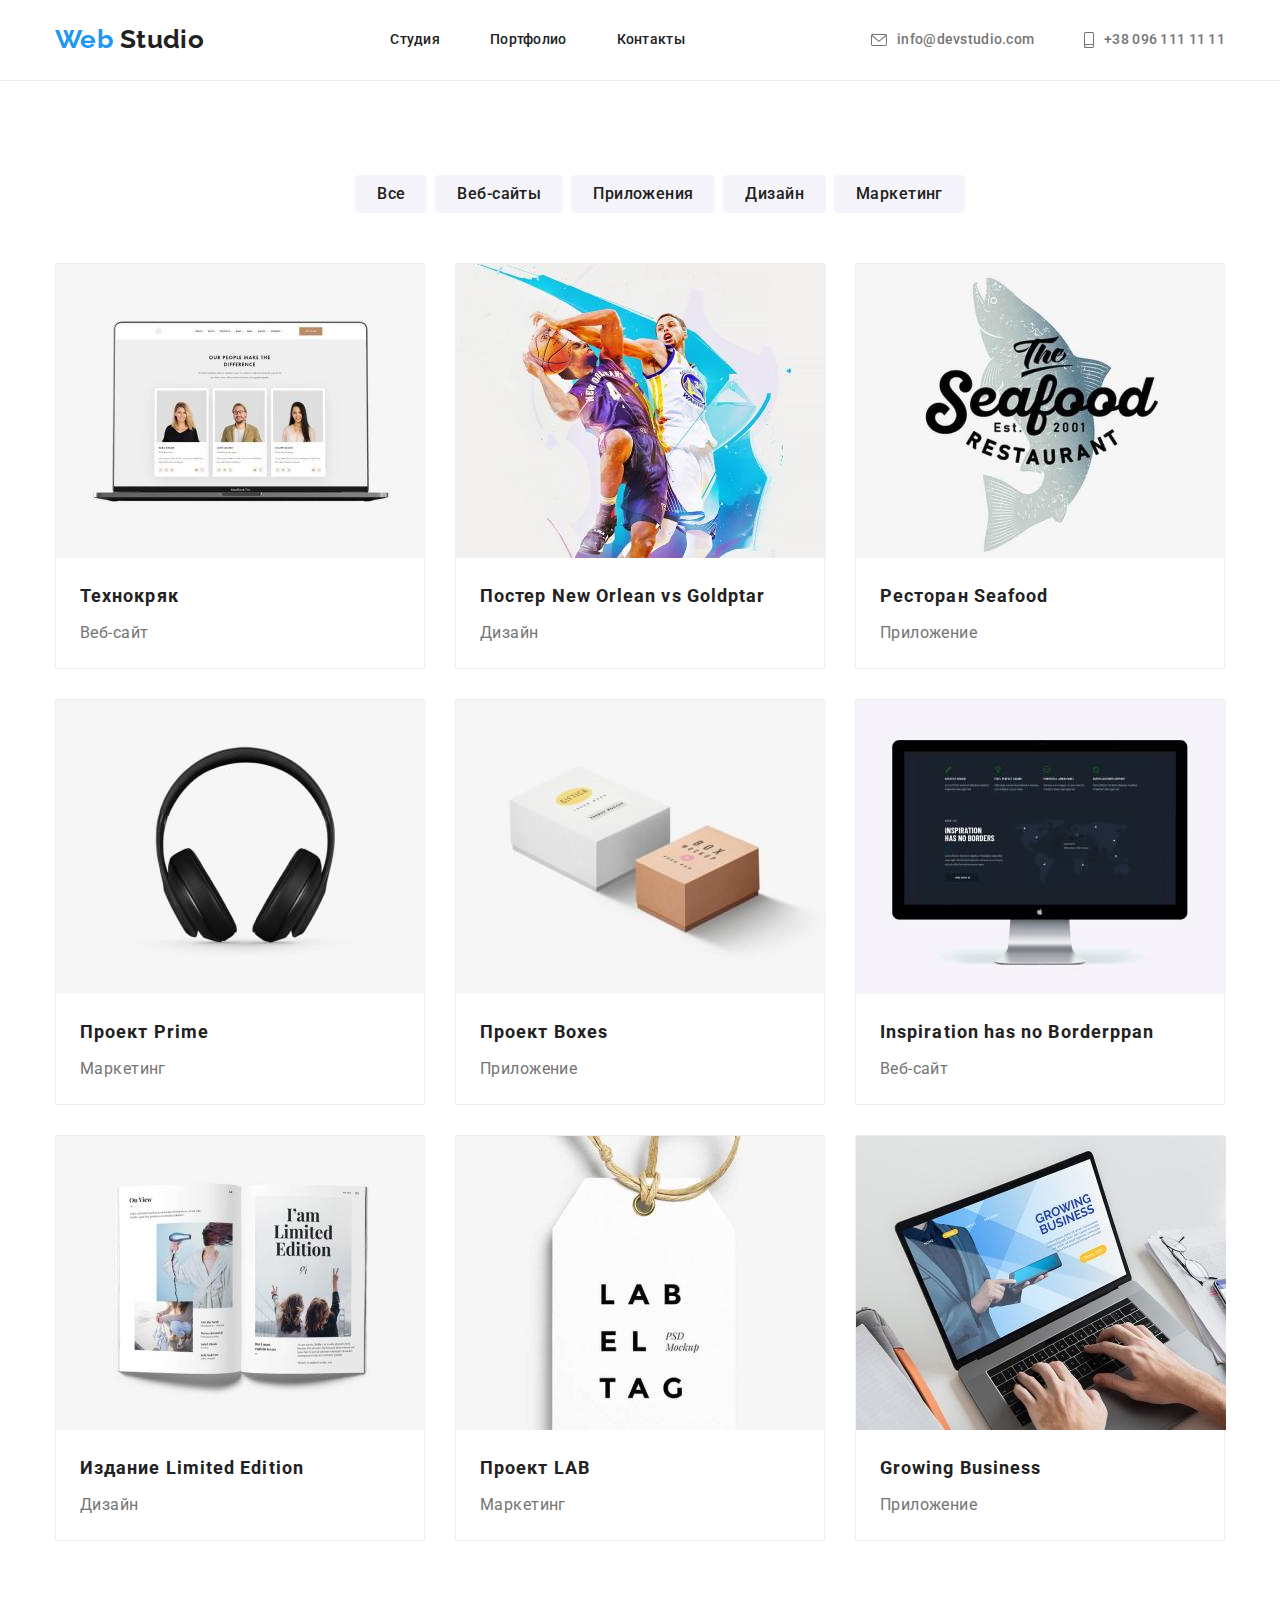
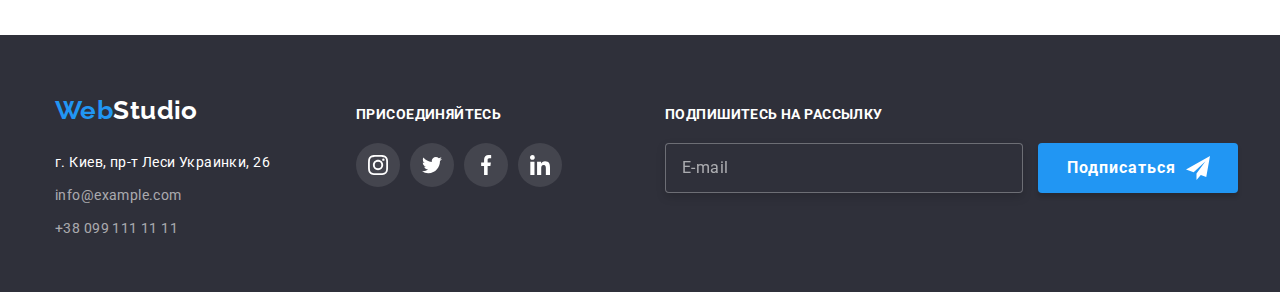
==== portfolio.html @ 59874412 "+" ====
<!DOCTYPE html>
<html lang="ru">
  <head>
    <meta charset="UTF-8" />
    <meta http-equiv="X-UA-Compatible" content="IE=edge" />
    <meta name="viewport" content="width=device-width, initial-scale=1.0" />
    <title>Portfolio</title>
    <link rel="preconnect" href="https://fonts.googleapis.com" />
    <link rel="preconnect" href="https://fonts.gstatic.com" crossorigin />
    <link
      href="https://fonts.googleapis.com/css2?family=Raleway:wght@700&family=Roboto:wght@400;500;700;900&display=swap"
      rel="stylesheet"
    />
    <link
      rel="stylesheet"
      href="https://cdnjs.cloudflare.com/ajax/libs/modern-normalize/1.1.0/modern-normalize.min.css"
    />
    <link rel="stylesheet" href="./css-style/styles.css" />
  </head>
  <body>
    <header class="headerstyle">
      <nav class="container main-nav">
        <a lang="en" href="./index.html" class="logo1"
          >Web <span class="logo2">Studio</span></a
        >
        <ul class="site-nav-group">
          <li class="item">
            <a href="./index.html" class="site-nav">Студия</a>
          </li>
          <li class="item">
            <a href="./portfolio.html" class="site-nav">Портфолио</a>
          </li>
          <li class="item">
            <a href="./index.html" class="site-nav">Контакты</a>
          </li>
        </ul>

        <ul class="site-nav-contacts">
          <li class="item">
            <a href="mailto:info@devstudio.com" class="navig"
              ><svg class="mail-icon">
                <use href="./images/icons.svg#icon-mail"></use>
              </svg>
              info@devstudio.com</a
            >
          </li>
          <li class="item">
            <a href="tel:+380961111111" class="navig"
              ><svg class="tell-icon">
                <use href="./images/icons.svg#icon-phone1"></use>
              </svg>
              +38 096 111 11 11</a
            >
          </li>
        </ul>
      </nav>
    </header>
    <main>
      <section class="section">
        <div class="container">
          <h1 class="visually-hidden">Портфолио</h1>
          <ul class="portfolio-button no-margin">
            <li class="item">
              <button type="button" class="button-portfolio">Все</button>
            </li>
            <li class="item">
              <button type="button" class="button-portfolio">Веб-сайты</button>
            </li>
            <li class="item">
              <button type="button" class="button-portfolio">Приложения</button>
            </li>
            <li class="item">
              <button type="button" class="button-portfolio">Дизайн</button>
            </li>
            <li class="item">
              <button type="button" class="button-portfolio">Маркетинг</button>
            </li>
          </ul>
          <section>
            <ul class="portfolio-picture no-margin">
              <li class="item-flex">
                <a href=""
                  ><div class="card-list">
                    <img
                      src="./images/portf_img/port1.jpg"
                      alt="ноутбук с изображением людей"
                    />
                    <p class="card-bg">
                      Технокряк это современная площадка распространения
                      коронавируса. Компании используют эту платформу для
                      цифрового шпионажа и атак на защищённые сервера
                      конкурентов.
                    </p>
                  </div>
                  <div class="item-flex-text">
                    <h2 class="text-portfolio">Технокряк</h2>
                    <p class="section-portfolio">Веб-сайт</p>
                  </div>
                </a>
              </li>
              <li class="item-flex">
                <a href=""
                  ><div class="card-list">
                    <img
                      src="./images/portf_img/port2.jpg"
                      alt="баскетболист забивающий гол"
                    />
                    <p class="card-bg">
                      Технокряк это современная площадка распространения
                      коронавируса. Компании используют эту платформу для
                      цифрового шпионажа и атак на защищённые сервера
                      конкурентов.
                    </p>
                  </div>
                  <div class="item-flex-text">
                    <h2 class="text-portfolio">
                      Постер <span lang="en">New Orlean vs Goldptar</span>
                    </h2>
                    <p class="section-portfolio">Дизайн</p>
                  </div></a
                >
              </li>
              <li class="item-flex">
                <a href=""
                  ><div class="card-list">
                    <img
                      src="./images/portf_img/port3.jpg"
                      alt="логотип магазина морепродуктов"
                    />
                    <p class="card-bg">
                      Технокряк это современная площадка распространения
                      коронавируса. Компании используют эту платформу для
                      цифрового шпионажа и атак на защищённые сервера
                      конкурентов.
                    </p>
                  </div>
                  <div class="item-flex-text">
                    <h2 class="text-portfolio">
                      Ресторан <span lang="en">Seafood</span>
                    </h2>
                    <p class="section-portfolio">Приложение</p>
                  </div></a
                >
              </li>
              <li class="item-flex">
                <a href="">
                  <div class="card-list">
                    <img src="./images/portf_img/port4.jpg" alt="наушники" />
                    <p class="card-bg">
                      Технокряк это современная площадка распространения
                      коронавируса. Компании используют эту платформу для
                      цифрового шпионажа и атак на защищённые сервера
                      конкурентов.
                    </p>
                  </div>
                  <div class="item-flex-text">
                    <h2 class="text-portfolio">
                      Проект <span lang="en">Prime</span>
                    </h2>
                    <p class="section-portfolio">Маркетинг</p>
                  </div></a
                >
              </li>
              <li class="item-flex">
                <a href=""
                  ><div class="card-list">
                    <img src="./images/portf_img/port5.jpg" alt="коробки" />
                    <p class="card-bg">
                      Технокряк это современная площадка распространения
                      коронавируса. Компании используют эту платформу для
                      цифрового шпионажа и атак на защищённые сервера
                      конкурентов.
                    </p>
                  </div>
                  <div class="item-flex-text">
                    <h2 class="text-portfolio">
                      Проект <span lang="en">Boxes</span>
                    </h2>
                    <p class="section-portfolio">Приложение</p>
                  </div></a
                >
              </li>
              <li class="item-flex">
                <a href=""
                  ><div class="card-list">
                    <img
                      src="./images/portf_img/port6.jpg"
                      alt="монитор компьютера"
                    />
                    <p class="card-bg">
                      Технокряк это современная площадка распространения
                      коронавируса. Компании используют эту платформу для
                      цифрового шпионажа и атак на защищённые сервера
                      конкурентов.
                    </p>
                  </div>
                  <div class="item-flex-text">
                    <h2 lang="en" class="text-portfolio">
                      Inspiration has no Borderppan
                    </h2>
                    <p class="section-portfolio">Веб-сайт</p>
                  </div></a
                >
              </li>
              <li class="item-flex">
                <a href=""
                  ><div class="card-list">
                    <img
                      src="./images/portf_img/port7.jpg"
                      alt="открытая книга"
                    />
                    <p class="card-bg">
                      Технокряк это современная площадка распространения
                      коронавируса. Компании используют эту платформу для
                      цифрового шпионажа и атак на защищённые сервера
                      конкурентов.
                    </p>
                  </div>
                  <div class="item-flex-text">
                    <h2 class="text-portfolio">
                      Издание <span lang="en">Limited Edition</span>
                    </h2>
                    <p class="section-portfolio">Дизайн</p>
                  </div></a
                >
              </li>
              <li class="item-flex">
                <a href=""
                  ><div class="card-list">
                    <img src="./images/portf_img/port8.jpg" alt="бирка" />
                    <p class="card-bg">
                      Технокряк это современная площадка распространения
                      коронавируса. Компании используют эту платформу для
                      цифрового шпионажа и атак на защищённые сервера
                      конкурентов.
                    </p>
                  </div>
                  <div class="item-flex-text">
                    <h2 class="text-portfolio">
                      Проект <span lang="en">LAB</span>
                    </h2>
                    <p class="section-portfolio">Маркетинг</p>
                  </div>
                </a>
              </li>
              <li class="item-flex">
                <a href=""
                  ><div class="card-list">
                    <img
                      src="./images/portf_img/port9.jpg"
                      alt="работа за ноутбуком"
                    />
                    <p class="card-bg">
                      Технокряк это современная площадка распространения
                      коронавируса. Компании используют эту платформу для
                      цифрового шпионажа и атак на защищённые сервера
                      конкурентов.
                    </p>
                  </div>
                  <div class="item-flex-text">
                    <h2 lang="en" class="text-portfolio">Growing Business</h2>
                    <p class="section-portfolio">Приложение</p>
                  </div>
                </a>
              </li>
            </ul>
          </section>
        </div>
      </section>
    </main>
    <footer class="footer-style">
      <div class="container footer-type">
        <div class="section-footer">
          <a lang="en" href="./index.html" class="logo-footer"
            >Web<span class="logo2-footer">Studio</span></a
          >
          <address class="address">
            <ul class="no-padding-margin-footer">
              <li class="item">
                <a
                  href="https://goo.gl/maps/JHi3sMc7yfitEbeEA"
                  class="navig-footer-adress"
                  >г. Киев, пр-т Леси Украинки, 26</a
                >
              </li>
              <li class="item">
                <a href="mailto:info@example.com" class="navig-footer"
                  >info@example.com</a
                >
              </li>
              <li class="item">
                <a href="tel:+380991111111" class="navig-footer"
                  >+38 099 111 11 11</a
                >
              </li>
            </ul>
          </address>
        </div>
        <div>
          <h2 class="social-text-footer">ПРИСОЕДИНЯЙТЕСЬ</h2>
          <ul class="social-footer-main">
            <li class="type-icon-footer">
              <a href="" class="social-footer-link"
                ><svg class="social-footer" width="20" height="20">
                  <use href="./images/icons.svg#icon-instagram"></use></svg
              ></a>
            </li>
            <li class="type-icon-footer">
              <a href="" class="social-footer-link"
                ><svg class="social-footer" width="20" height="20">
                  <use href="./images/icons.svg#icon-twitter"></use></svg
              ></a>
            </li>
            <li class="type-icon-footer">
              <a href="" class="social-footer-link"
                ><svg class="social-footer" width="20" height="20">
                  <use href="./images/icons.svg#icon-facebook"></use></svg
              ></a>
            </li>
            <li class="type-icon-footer">
              <a href="" class="social-footer-link"
                ><svg class="social-footer" width="20" height="20">
                  <use href="./images/icons.svg#icon-linkedin"></use></svg
              ></a>
            </li>
          </ul>
        </div>
        <div class="send-container">
          <span class="social-text-footer">Подпишитесь на рассылку</span>
          <form class="send-block">
            <label>
              <input
                type="email"
                name="footer-email"
                placeholder="E-mail"
                class="send-footer"
              />
            </label>
            <button type="submit" class="button-send">
              Подписаться<svg class="icon-send" width="24" height="24">
                <use href="./images/icons.svg#icon-icon-send"></use>
              </svg>
            </button>
          </form>
        </div>
      </div>
    </footer>
  </body>
</html>
---- css-style/styles.css ----
:root {
  --primary-text-color: #212121;
  --hero-hover: #212121;
  --primary-background-color: #ffffff;
  --text-hero-footer: #ffffff;
  --footer-background-color: #2f303a;
  --link: #2196f3;
  --style-footer-logo: #2196f3;
  --navig-footer: rgba(255, 255, 255, 0.6);
  --button-portfolio: #f5f4fa;
  --command-background: #f5f4fa;
  --section-comand-portfolio-navig-text: #757575;
  --time-animation: 250ms;
  --cibic-animation: cubic-bezier(0.4, 0, 0.2, 1);
}
.visually-hidden {
  position: absolute;
  white-space: nowrap;
  width: 1px;
  height: 1px;
  overflow: hidden;
  border: 0;
  padding: 0;
  clip: rect(0 0 0 0);
  clip-path: inset(50%);
  margin: -1px;
}

h1,
h2,
h3,
h4,
h5,
p {
  margin-top: 0;
  margin-bottom: 0;
}
.no-padding {
  padding-top: 0;
  padding-bottom: 0;
}
.no-margin {
  margin-top: 0;
  margin-bottom: 0;
}

.btn-box {
  display: inline-block;
  margin-left: auto;
  margin-right: auto;
}

ul {
  list-style: none;
}
a {
  text-decoration: none;
}

body {
  background-color: var(--primary-background-color);
  color: var(--primary-text-color);
  font-family: "Roboto", sans-serif;
  font-size: 14px;
  line-height: 1.19;
  letter-spacing: 0.03em;
}

/*стилизация логотипа*/

.logo1 {
  display: inline-block;
  margin-top: 24px;
  margin-bottom: 25px;
  margin-right: auto;
  margin-left: 15px;
  color: var(--style-footer-logo);
  font-family: "Raleway", sans-serif;
  font-weight: 700;
  font-size: 26px;
  text-decoration: none;
}

.logo2 {
  color: var(--primary-text-color);
  font-family: "Raleway", sans-serif;
  font-weight: 700;
  font-size: 26px;
}

/*header навигация*/
.site-nav-group {
  display: flex;
  margin-left: 93px;
  margin-right: auto;
  padding: 0;
  margin-top: 0;
  margin-bottom: 0;
}
.site-nav-contacts {
  display: flex;
  margin-right: 15px;
  margin-left: auto;
  padding-left: 0;
  margin-top: 0;
  margin-bottom: 0;
}
.site-nav-contacts .navig {
  display: flex;
  align-items: center;
}
.site-nav-contacts .item + .item {
  margin-left: 50px;
}
.main-nav {
  display: flex;
  align-items: center;
}
.headerstyle {
  border-bottom: 1px solid #ececec;
}

.navig {
  font-weight: 500;
  line-height: 1.14;
  letter-spacing: 0.02em;
  padding-top: 32px;
  padding-bottom: 32px;
  transition-property: color;
  transition-duration: var(--time-animation);
  transition-timing-function: var(--cibic-animation);
}

.site-nav-group .site-nav {
  display: block;
  position: relative;
  margin: 0;
  color: var(--primary-text-color);
  font-weight: 500;
  line-height: 1.14;
  letter-spacing: 0.02em;
  padding-top: 32px;
  padding-bottom: 32px;
  transition-property: color;
  transition-duration: var(--time-animation);
  transition-timing-function: var(--cibic-animation);
}
.site-nav-group .site-nav::after {
  content: "";
  position: absolute;
  display: block;
  width: 100%;
  height: 5px;
  background-color: var(--link);
  bottom: 0;
  border-radius: 2px;
  transform: scalex(0);
  transition-property: transform;
  transition-duration: var(--time-animation);
  transition-timing-function: var(--cibic-animation);
}

.site-nav-group .site-nav:focus::after,
.site-nav-group .site-nav:hover::after,
.site-nav-group .site-nav:active::after {
  display: block;
  transform: scalex(1);
}

.site-nav-group .item + .item {
  margin-left: 50px;
}

.site-nav:hover,
.site-nav:focus,
.navig:hover,
.navig:focus {
  color: var(--link);
}
.mail-icon {
  width: 16px;
  height: 12px;
  fill: currentColor;
  margin-right: 10px;
  transition-property: fill;
  transition-duration: var(--time-animation);
  transition-timing-function: var(--cibic-animation);
}
.tell-icon {
  width: 10px;
  height: 16px;
  fill: currentColor;
  margin-right: 10px;
}
.mail-icon:hover,
.mail-icon:focus {
  fill: var(--link);
}

.navig {
  color: var(--section-comand-portfolio-navig-text);
}

/*Герой раздел*/
.section-hero {
  text-align: center;
  background-color: var(--footer-background-color);
}
.section-hero-bg {
  max-width: 1600px;
  height: 600px;
  margin-left: auto;
  margin-right: auto;
  background-image: linear-gradient(
      to right,
      rgba(47, 48, 58, 0.4),
      rgba(47, 48, 58, 0.4)
    ),
    url(../images/bg.jpg);
  background-repeat: no-repeat;
  background-position: center;
  background-size: cover;
}

.section-hero-text {
  color: var(--text-hero-footer);
  padding-top: 200px;
  padding-bottom: 30px;
  font-weight: 900;
  font-size: 44px;
  line-height: 1.36;
  letter-spacing: 0.06em;
  text-transform: uppercase;
}
.button-hero {
  display: inline-block;
  font-family: inherit;
  text-align: center;
  color: var(--text-hero-footer);
  background-color: var(--link);
  width: 200px;
  height: 50px;
  font-weight: 700;
  font-size: 16px;
  line-height: 1.88;
  align-items: center;
  letter-spacing: 0.06em;
  cursor: pointer;
  border: none;
  box-shadow: 0px 4px 4px rgba(0, 0, 0, 0.15);
  border-radius: 4px;
  transition-property: color;
  transition-duration: var(--time-animation);
  transition-timing-function: var(--cibic-animation);
}

.button-hero:hover {
  color: var(--hero-hover);
}

/*Рекомендации для бизнеса*/

.section-text {
  padding-bottom: 10px;
  font-weight: 700;
  line-height: 1.14;
  text-transform: uppercase;
}
.section-first {
  display: flex;
  justify-content: space-between;
  margin-left: 15px;
  margin-right: 15px;
  padding-left: 0;
}
.section-first .item {
  width: 270px;
}
.section {
  padding-top: 94px;
  padding-bottom: 94px;
}

.section,
.section-comand,
.comand-name,
.comand-name,
.button-portfolio,
.text-portfolio {
  color: var(--primary-text-color);
}
.button-portfolio:hover {
  color: var(--text-hero-footer);
}
.section-title {
  color: var(--section-comand-portfolio-navig-text);
  line-height: 1.71;
}

/*Чем занимаемся+команда*/
.command {
  background-color: var(--command-background);
}
.section-comand {
  font-weight: 700;
  font-size: 36px;
  line-height: 1.16;
  text-align: center;
  margin-bottom: 50px;
}
.list-comand .item {
  width: 270px;
  height: 428px;
  background-color: var(--primary-background-color);
  box-shadow: 0px 1px 3px rgba(0, 0, 0, 0.12), 0px 1px 1px rgba(0, 0, 0, 0.14),
    0px 2px 1px rgba(0, 0, 0, 0.2);
  border-radius: 0px 0px 4px 4px;
}
.list-comand {
  display: flex;
  padding: 0;
  margin-left: 15px;
  margin-right: 15px;
}
.list-section-second {
  margin-left: 15px;
  margin-right: 15px;
}
.list-comand .item + .item {
  margin-left: 30px;
}
.section-second {
  margin-top: 94px;
}

.section-second .no-margin {
  display: flex;
}

.section-second .no-margin .item + .item {
  margin-left: 30px;
}
.section-second > .no-margin {
  padding-left: 0;
}
.comand-name {
  margin-top: 30px;
  margin-bottom: 10px;
  font-weight: 500;
  font-size: 16px;
  text-align: center;
}
.comand-prof {
  margin-bottom: 16px;
  font-weight: 500;
  font-size: 16px;
  text-align: center;
}
.comand-prof,
.section-portfolio {
  color: var(--section-comand-portfolio-navig-text);
}

.footer-style {
  background-color: var(--footer-background-color);
}
.logo-footer {
  display: inline-block;
  margin-top: 60px;
  margin-bottom: 25px;
  margin-right: auto;
  margin-left: 15px;
  color: var(--style-footer-logo);
  font-family: "Raleway", sans-serif;
  font-weight: 700;
  font-size: 26px;
  text-decoration: none;
}
.navig-footer,
.navig-footer-adress {
  line-height: 1.71;
  transition-property: color;
  transition-duration: var(--time-animation);
  transition-timing-function: var(--cibic-animation);
}
.navig-footer {
  color: var(--navig-footer);
}
.navig-footer-adress {
  color: var(--text-hero-footer);
}
.navig-footer-adress:hover,
.navig-footer:hover {
  color: var(--link);
}

.button-portfolio {
  display: inline-block;
  background-color: var(--button-portfolio);
  font-weight: 500;
  font-size: 16px;
  line-height: 1.6;
  text-align: center;
  letter-spacing: inherit;
  font-family: "Roboto", sans-serif;
  border-radius: 4px;
  border: none;
  cursor: pointer;
  padding: 6px 22px 6px 22px;
  transition-property: background-color, box-shadow, color;
  transition-duration: var(--time-animation);
  transition-timing-function: var(--cibic-animation);
}

.button-portfolio:hover,
.button-portfolio:focus {
  background-color: var(--link);
  box-shadow: 0px 4px 4px rgba(0, 0, 0, 0.25);
  color: var(--primary-background-color);
  color: var(--primary-background-color);
}

.text-portfolio {
  font-weight: 700;
  font-size: 18px;
  line-height: 2;
  letter-spacing: 0.06em;
  margin-bottom: 4px;
}
.section-portfolio {
  font-size: 16px;
  line-height: 1.88;
}

.address {
  display: block;
  width: 231px;
  height: 81px;
  font-style: normal;
  margin-right: auto;
  margin-left: 15px;
}
.address .item + .item {
  padding-top: 9px;
}

.logo2-footer {
  color: var(--text-hero-footer);
}
.no-padding-margin-footer {
  margin: 0;
  padding: 0;
}
.section-footer {
  padding-bottom: 60px;
  padding-right: 70px;
  margin: 0;
}

.footer-style .logo1 {
  margin-right: auto;
  margin-bottom: 20px;
  font-family: Raleway;
  font-style: normal;
  font-weight: bold;
  font-size: 26px;
  color: var(--style-footer-logo);
}

.container {
  margin-left: auto;
  margin-right: auto;
  width: 1200px;
}

.portfolio-picture {
  display: flex;
  flex-wrap: wrap;
  text-align: left;
  padding-left: 15px;
  padding-right: 15px;
}
.portfolio-picture .item-flex {
  position: relative;
  width: calc((100% - 60px) / 3);
  margin-right: 30px;
  margin-bottom: 30px;

  display: block;
  border: 1px solid #eeeeee;
  transition-property: box-shadow;
  transition-duration: var(--time-animation);
  transition-timing-function: var(--cibic-animation);
}
.card-list {
  display: block;
  position: relative;
  width: 370px;
  height: 294px;
  overflow: hidden;
}
.card-bg {
  display: block;
  position: absolute;
  font-weight: 400;
  font-size: 18px;
  line-height: 1.56;
  color: var(--primary-background-color);
  top: 0;
  left: 0;
  right: 0;
  width: 370px;
  height: 294px;
  padding: 63px 24px 63px 24px;
  background-color: rgba(33, 150, 243, 0.9);
  transform: translateY(100%);
  transition-property: transform;
  transition-duration: var(--time-animation);
  transition-timing-function: var(--cibic-animation);
}

.portfolio-picture .item-flex:hover {
  box-shadow: 0px 4px 4px rgba(0, 0, 0, 0.25);
}
.portfolio-picture .item-flex:focus .card-bg,
.portfolio-picture .item-flex:hover .card-bg {
  transform: translateY(0);
}
.item-flex-text {
  display: block;
  padding-left: 24px;
  padding-top: 20px;
  padding-bottom: 20px;
  padding-right: 24px;
  text-align: left;
}
.portfolio-picture .item-flex:nth-child(3n) {
  margin-right: 0;
}
.portfolio-picture .item-flex:nth-last-child(-n + 3) {
  margin-bottom: 0;
}

.portfolio-button {
  display: flex;
  justify-content: center;
  padding-bottom: 50px;
}
.portfolio-button .item + .item {
  margin-left: 8px;
}

.icon-list {
  display: block;
  width: 70px;
  height: 70px;
  fill: var(--primary-text-color);
  margin-left: auto;
  margin-right: auto;
}
.list-section-first {
  display: block;
  width: 270px;
  background-color: var(--command-background);
  padding-top: 25px;
  padding-bottom: 25px;
  margin-bottom: 30px;
  border-radius: 4px;
}

/*----стилизация соц сетей----------------*/
.social {
  display: flex;
  padding-left: 0;
  margin-left: 32px;
  margin-right: 32px;
  margin-bottom: 30px;
  justify-content: space-between;
  align-items: center;
}
.social-list {
  display: flex;
  justify-content: space-between;
  align-items: center;
}
.social-link {
  display: flex;
  height: 100%;
  width: 100%;
  border-radius: 50%;
  justify-content: center;
  align-items: center;
  transition-property: background-color;
  transition-duration: var(--time-animation);
  transition-timing-function: var(--cibic-animation);
}
.social-icon {
  fill: var(--section-comand-portfolio-navig-text);
  transition-property: fill;
  transition-duration: var(--time-animation);
  transition-timing-function: var(--cibic-animation);
}

.social-box {
  height: 44px;
  width: 44px;
}
.social-box:not(last-child) {
  margin-right: 10px;
}
.social-link:hover,
.social-link:focus {
  background-color: var(--link);
}
.social-link:hover .social-icon,
.social-link:focus .social-icon {
  fill: var(--primary-background-color);
}

/*----стилизация логотипов компаний----------------*/
.company {
  display: flex;
  justify-content: space-between;
  padding-left: 0;
  margin-left: 15px;
  margin-right: 15px;
}

.company-icon-img {
  fill: #afb1b8;
  width: 172px;
  height: 92px;
  border: 1px solid #afb1b8;
  border-radius: 4px;
  padding: 16px 32px 16px 32px;
  transition-property: border-color, fill;
  transition-duration: var(--time-animation);
  transition-timing-function: var(--cibic-animation);
}
.company-icon {
  display: flex;
  align-items: center;
  justify-content: space-evenly;
}

.company-icon-img:hover,
.company-icon-img:focus {
  fill: var(--link);
  border-color: var(--link);
}
/*---------стилизация соц сети футер------------ */
.social-text-footer {
  display: inline-block;
  font-weight: bold;
  font-size: 14px;
  margin-top: 72px;
  line-height: 1.14;
  text-transform: uppercase;
  color: var(--primary-background-color);
}

.footer-type {
  display: flex;
}
.social-footer {
  fill: var(--primary-background-color);
}
.type-icon-footer {
  height: 44px;
  width: 44px;
  background-color: rgba(255, 255, 255, 0.1);
  border-radius: 50%;
}
.social-footer-link:hover,
.social-footer-link:focus {
  background-color: var(--link);
}

.social-footer-main {
  display: flex;
  padding-left: 0;
  margin-left: 0;
  margin-right: auto;
  margin-top: 20px;
  margin-bottom: 100px;
  justify-content: space-between;
  align-items: center;
}
.social-footer-link {
  display: flex;
  height: 100%;
  width: 100%;
  justify-content: center;
  align-items: center;
  border-radius: 50%;
  transition-property: background-color;
  transition-duration: 250ms;
  transition-timing-function: var(--cibic-animation);
}
.type-icon-footer:not(last-child) {
  margin-right: 10px;
}
.second-background {
  display: flex;
  justify-content: center;
  align-items: center;
  position: absolute;
  width: 100%;
  height: 70px;
  background-color: rgba(47, 48, 58, 0.8);
  bottom: 0px;
  right: 0;
  margin: 0;
  font-weight: 700;
  line-height: 1.14;
  text-transform: uppercase;
  color: var(--primary-background-color);
}
.list-section-second .item {
  position: relative;
  width: 370px;
  height: 294px;
}
.modalka-bg {
  position: fixed;
  top: 0;
  left: 0;
  width: 100%;
  height: 100%;
  background-color: rgba(0, 0, 0, 0.2);
  opacity: 1;
  transition-property: opacity;
  transition-duration: 250ms;
  transition-timing-function: var(--cibic-animation);
  z-index: 1;
}
.modalka-bg.is-hidden {
  opacity: 0;
  pointer-events: none;
}
.modalka-bg.is-hidden .modalka {
  transform: scale(0.9) translate(-50%, -50%);
}
.modalka {
  position: absolute;
  left: 50%;
  top: 50%;
  transform: scale(0.9) translate(-50%, -50%);
  width: 528px;
  height: 581px;
  background-color: var(--primary-background-color);
  box-shadow: 0px 1px 3px rgba(0, 0, 0, 0.12), 0px 1px 1px rgba(0, 0, 0, 0.14),
    0px 2px 1px rgba(0, 0, 0, 0.2);
  border-radius: 4px;
  z-index: 2;
}
.icon-close {
  display: flex;
  align-items: center;
  justify-content: center;
  fill: var(--primary-text-color);
}
.icon-close:hover,
.icon-close:focus {
  fill: var(--link);
}
.close-area {
  display: flex;
  justify-content: center;
  align-items: center;
  width: 30px;
  height: 30px;
  border: 1px solid rgba(0, 0, 0, 0.1);
  border-radius: 50%;
  margin-top: 8px;
  margin-right: 8px;
  margin-left: auto;
  margin-bottom: auto;
}
.modalka-text {
  display: block;
  padding-bottom: 12px;
  font-weight: bold;
  font-size: 20px;
  line-height: 1.15;
  text-align: center;
}
.modal-input {
  width: 100%;
  height: 40px;
  padding-left: 42px;
  border: 1px solid rgba(33, 33, 33, 0.2);
  border-radius: 4px;
  transition-property: border-color;
  transition-duration: var(--time-animation);
  transition-timing-function: var(--cibic-animation);
}
.icon-modal {
  position: absolute;
  left: 12px;
  top: 29px;
  fill: var(--primary-text-color);
  transition-property: fill;
  transition-duration: var(--time-animation);
  transition-timing-function: var(--cibic-animation);
}
.area-modalka {
  display: block;
  padding: 0px 40px 40px 40px;
}
.form-field {
  position: relative;
  display: block;
  padding-bottom: 10px;
  transition-property: border-color;
}
.form-comment {
  display: block;
  padding: 12px 16px 12px 16px;
  width: 100%;
  height: 120px;
  border-radius: 4px;
  resize: none;
}
.text-finish {
  position: absolute;
  margin-top: 20px;
  font-style: normal;
  font-weight: normal;
  font-size: 14px;
  line-height: 1.71;
  letter-spacing: 0.03em;
  color: var(--section-comand-portfolio-navig-text);
  appearance: none;
}

.text-form-field {
  display: block;
  text-align: left;
  padding-bottom: 4px;
  font-size: 12px;
  line-height: 1.16;
  letter-spacing: 0.01em;
  color: var(--section-comand-portfolio-navig-text);
}
.form-comment::placeholder {
  font-family: Roboto;
  font-style: normal;
  font-weight: normal;
  font-size: 14px;
  line-height: 1.14;
  letter-spacing: 0.01em;
  color: rgba(117, 117, 117, 0.5);
}
textarea:focus {
  outline: none;
  border-color: var(--link);
}
textarea {
  transform: border-color;
  transition-duration: var(--text-hero-footer);
  transition-timing-function: var(--cibic-animation);
}

.modal-input:focus {
  outline: none;
}
.modal-input:focus:not(:placeholder-shown) {
  border: 1px solid var(--link);
}
.modal-input:focus:not(:placeholder-shown) + .icon-modal {
  fill: var(--link);
}

.agreement-form {
  display: inline-block;
  padding-top: 20px;
  font-size: 14px;
  line-height: 1.71;
  letter-spacing: 0.03em;
  color: var(--section-comand-portfolio-navig-text);
}
.button-modal {
  margin-top: 20px;
}
.close {
  width: 30px;
  height: 30px;
  left: 1025px;
  top: 229px;
  background: var(--primary-background-color);
  border: 1px solid rgba(0, 0, 0, 0.1);
  box-sizing: border-box;
}
.icon-send {
  fill: var(--primary-background-color);
  margin-left: 10px;
  transition-property: fill;
  transition-duration: var(--time-animation);
  transition-timing-function: var(--cibic-animation);
}
.send-block {
  display: inline-block;
  margin-top: 20px;
}

.send-footer {
  display: inline-flex;
  padding-left: 16px;
  width: 358px;
  height: 50px;
  border: 1px solid rgba(255, 255, 255, 0.3);
  filter: drop-shadow(0px 4px 4px rgba(0, 0, 0, 0.15));
  color: var(--primary-background-color);
  border-radius: 4px;
  background-color: var(--footer-background-color);
}
.send-footer::placeholder {
  display: block;
  font-size: 16px;
  line-height: 1.25;
  display: flex;
  align-items: center;
  letter-spacing: 0.03em;
  color: rgba(255, 255, 255, 0.6);
}
.button-send {
  display: inline-flex;
  justify-content: center;
  align-content: center;
  margin-left: 12px;
  font-family: inherit;
  color: var(--text-hero-footer);
  background-color: var(--link);
  width: 200px;
  height: 50px;
  font-weight: 700;
  font-size: 16px;
  line-height: 1.88;
  align-items: center;
  letter-spacing: 0.06em;
  cursor: pointer;
  border: none;
  box-shadow: 0px 4px 4px rgba(0, 0, 0, 0.15);
  border-radius: 4px;
  transition-property: color;
  transition-duration: var(--time-animation);
  transition-timing-function: var(--cibic-animation);
}
.button-send:hover {
  color: var(--hero-hover);
}
.button-send:hover .icon-send {
  fill: var(--hero-hover);
}
.send-container {
  padding-left: 93px;
}
.icon-chek {
  position: absolute;
  display: inline-flex;
  align-items: center;
  justify-content: center;
  left: 0px;
  border: 3px solid black;
  border-radius: 2px;
  top: 4.5px;
  width: 16px;
  height: 15px;
  margin-top: 20px;
}
.text-finish:checked + .icon-chek {
  top: 4.5px;
  width: 16px;
  height: 15px;
  background-color: var(--link);
  border-radius: 4px;
  border-color: var(--link);
}
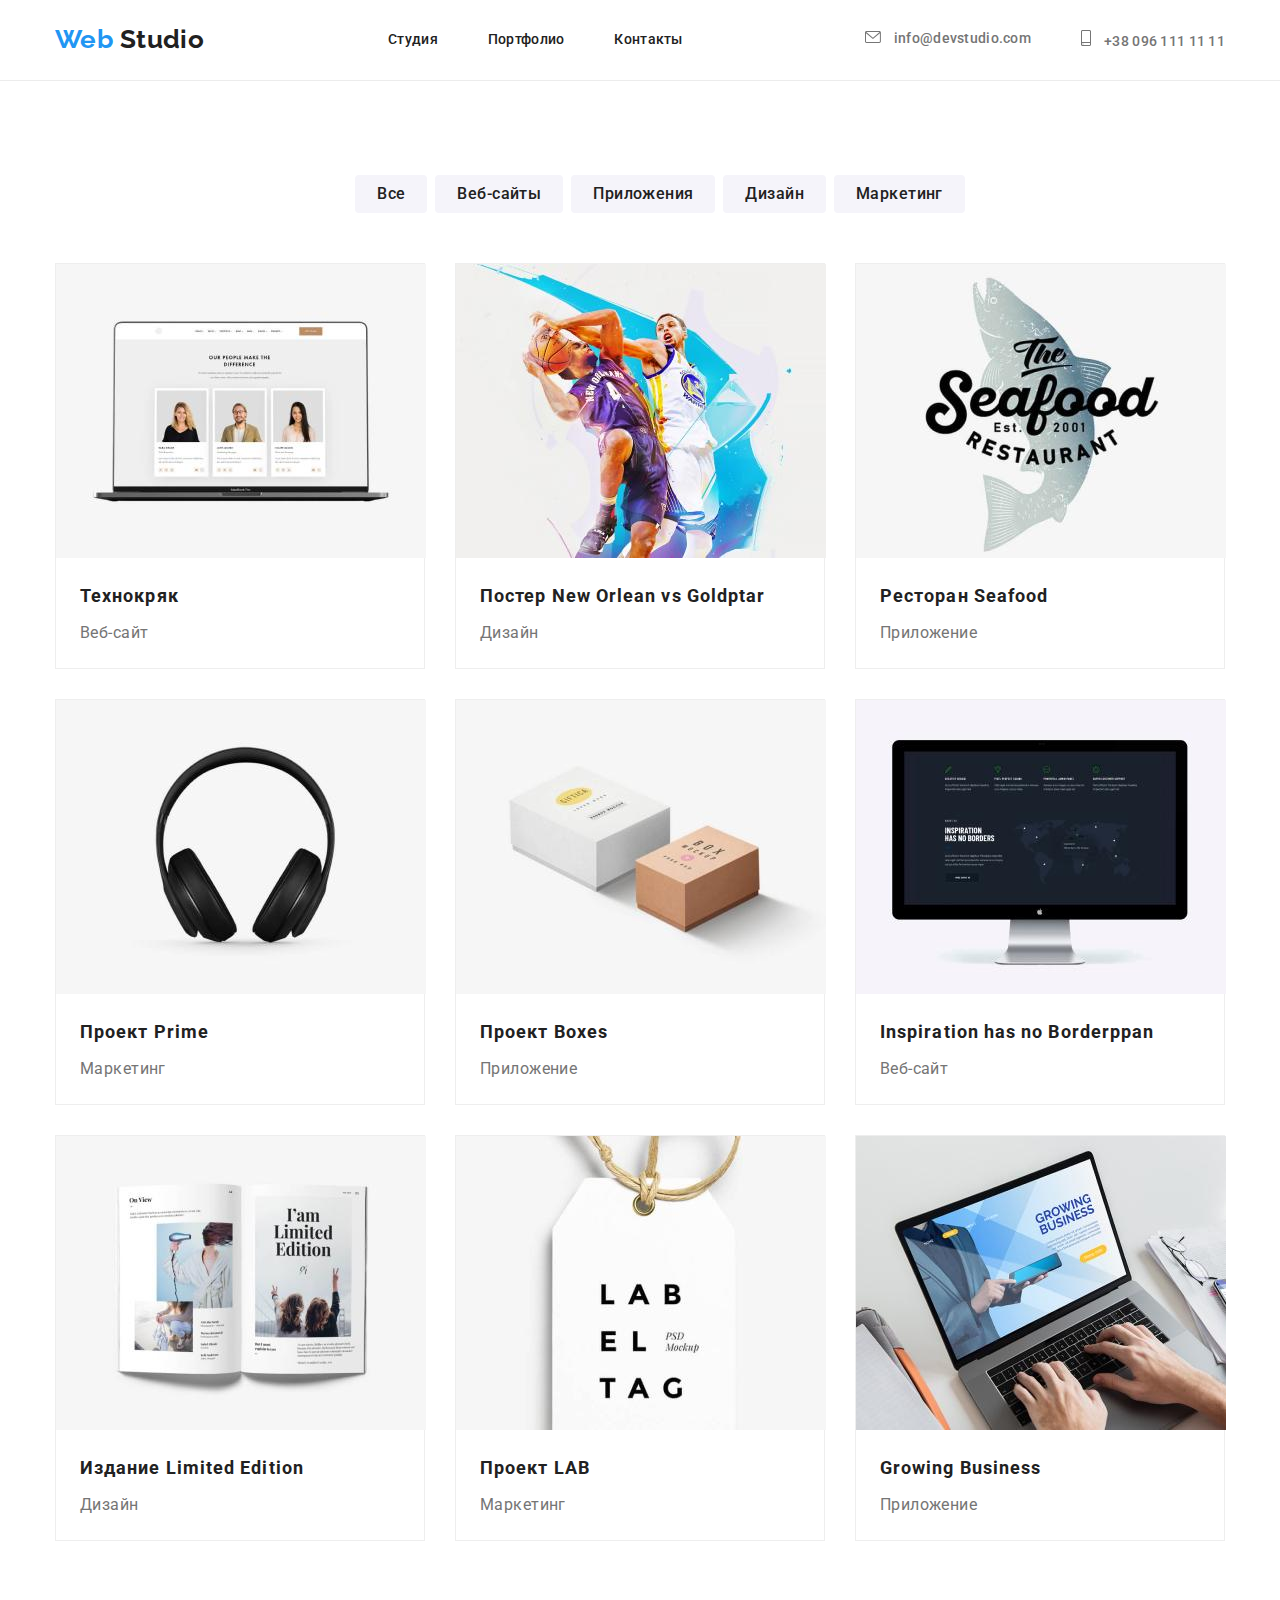
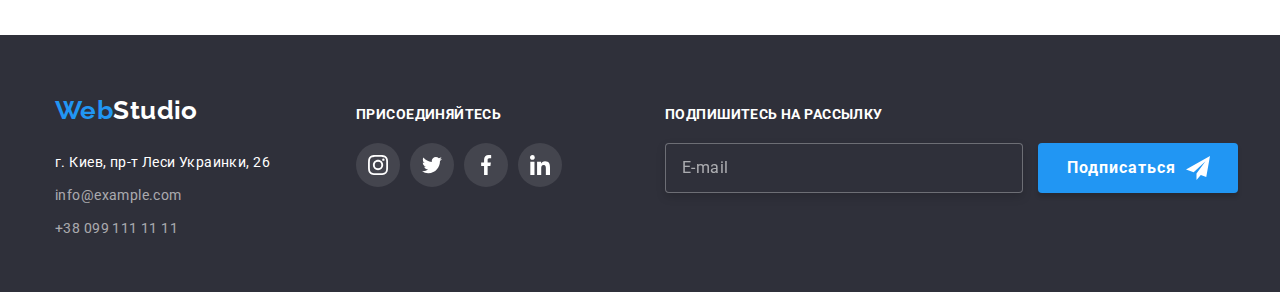
==== commit e0828eb0: "+" ====
--- a/portfolio.html
+++ b/portfolio.html
@@ -18,25 +18,25 @@
     <link rel="stylesheet" href="./css-style/styles.css" />
   </head>
   <body>
-    <header class="headerstyle">
-      <nav class="container main-nav">
+    <header class="page-header">
+      <nav class="container">
         <a lang="en" href="./index.html" class="logo1"
           >Web <span class="logo2">Studio</span></a
         >
-        <ul class="site-nav-group">
-          <li class="item">
-            <a href="./index.html" class="site-nav">Студия</a>
-          </li>
-          <li class="item">
-            <a href="./portfolio.html" class="site-nav">Портфолио</a>
-          </li>
-          <li class="item">
-            <a href="./index.html" class="site-nav">Контакты</a>
+        <ul class="navigation-header">
+          <li class="navigation-header__item">
+            <a href="./index.html" class="navigation-header__link">Студия</a>
+          </li>
+          <li class="navigation-header__item">
+            <a href="./portfolio.html" class="navigation-header__link">Портфолио</a>
+          </li>
+          <li class="navigation-header__item">
+            <a href="./index.html" class="navigation-header__link">Контакты</a>
           </li>
         </ul>
 
-        <ul class="site-nav-contacts">
-          <li class="item">
+        <ul class="header-contacts">
+          <li class="navigation-header__item">
             <a href="mailto:info@devstudio.com" class="navig"
               ><svg class="mail-icon">
                 <use href="./images/icons.svg#icon-mail"></use>
@@ -44,7 +44,7 @@
               info@devstudio.com</a
             >
           </li>
-          <li class="item">
+          <li class="navigation-header__item">
             <a href="tel:+380961111111" class="navig"
               ><svg class="tell-icon">
                 <use href="./images/icons.svg#icon-phone1"></use>
@@ -60,19 +60,19 @@
         <div class="container">
           <h1 class="visually-hidden">Портфолио</h1>
           <ul class="portfolio-button no-margin">
-            <li class="item">
+            <li class="navigation-header__item">
               <button type="button" class="button-portfolio">Все</button>
             </li>
-            <li class="item">
+            <li class="navigation-header__item">
               <button type="button" class="button-portfolio">Веб-сайты</button>
             </li>
-            <li class="item">
+            <li class="navigation-header__item">
               <button type="button" class="button-portfolio">Приложения</button>
             </li>
-            <li class="item">
+            <li class="navigation-header__item">
               <button type="button" class="button-portfolio">Дизайн</button>
             </li>
-            <li class="item">
+            <li class="navigation-header__item">
               <button type="button" class="button-portfolio">Маркетинг</button>
             </li>
           </ul>
@@ -276,19 +276,19 @@
           >
           <address class="address">
             <ul class="no-padding-margin-footer">
-              <li class="item">
+              <li class="navigation-header__item">
                 <a
                   href="https://goo.gl/maps/JHi3sMc7yfitEbeEA"
                   class="navig-footer-adress"
                   >г. Киев, пр-т Леси Украинки, 26</a
                 >
               </li>
-              <li class="item">
+              <li class="navigation-header__item">
                 <a href="mailto:info@example.com" class="navig-footer"
                   >info@example.com</a
                 >
               </li>
-              <li class="item">
+              <li class="navigation-header__item">
                 <a href="tel:+380991111111" class="navig-footer"
                   >+38 099 111 11 11</a
                 >
--- a/css-style/styles.css
+++ b/css-style/styles.css
@@ -89,7 +89,7 @@
 }
 
 /*header навигация*/
-.site-nav-group {
+.navigation-header {
   display: flex;
   margin-left: 93px;
   margin-right: auto;
@@ -97,7 +97,7 @@
   margin-top: 0;
   margin-bottom: 0;
 }
-.site-nav-contacts {
+.header-contacts {
   display: flex;
   margin-right: 15px;
   margin-left: auto;
@@ -105,18 +105,18 @@
   margin-top: 0;
   margin-bottom: 0;
 }
-.site-nav-contacts .navig {
-  display: flex;
-  align-items: center;
-}
-.site-nav-contacts .item + .item {
+.heafer-contacts .navig {
+  display: flex;
+  align-items: center;
+}
+.header-contacts .navigation-header__item + .navigation-header__item {
   margin-left: 50px;
 }
-.main-nav {
-  display: flex;
-  align-items: center;
-}
-.headerstyle {
+.page-header .container {
+  display: flex;
+  align-items: center;
+}
+.page-header {
   border-bottom: 1px solid #ececec;
 }
 
@@ -131,7 +131,7 @@
   transition-timing-function: var(--cibic-animation);
 }
 
-.site-nav-group .site-nav {
+.navigation-header .navigation-header__link {
   display: block;
   position: relative;
   margin: 0;
@@ -145,7 +145,7 @@
   transition-duration: var(--time-animation);
   transition-timing-function: var(--cibic-animation);
 }
-.site-nav-group .site-nav::after {
+.navigation-header .navigation-header__link::after {
   content: "";
   position: absolute;
   display: block;
@@ -160,19 +160,19 @@
   transition-timing-function: var(--cibic-animation);
 }
 
-.site-nav-group .site-nav:focus::after,
-.site-nav-group .site-nav:hover::after,
-.site-nav-group .site-nav:active::after {
+.navigation-header .navigation-header__link:focus::after,
+.navigation-header .navigation-header__link:hover::after,
+.navigation-header .navigation-header__link:active::after {
   display: block;
   transform: scalex(1);
 }
 
-.site-nav-group .item + .item {
+.navigation-header .navigation-header__item + .navigation-header__item {
   margin-left: 50px;
 }
 
-.site-nav:hover,
-.site-nav:focus,
+.navigation-header__link:hover,
+.navigation-header__link:focus,
 .navig:hover,
 .navig:focus {
   color: var(--link);
@@ -273,7 +273,7 @@
   margin-right: 15px;
   padding-left: 0;
 }
-.section-first .item {
+.section-first .navigation-header__item {
   width: 270px;
 }
 .section {
@@ -308,7 +308,7 @@
   text-align: center;
   margin-bottom: 50px;
 }
-.list-comand .item {
+.list-comand .navigation-header__item {
   width: 270px;
   height: 428px;
   background-color: var(--primary-background-color);
@@ -326,7 +326,7 @@
   margin-left: 15px;
   margin-right: 15px;
 }
-.list-comand .item + .item {
+.list-comand .navigation-header__item + .navigation-header__item {
   margin-left: 30px;
 }
 .section-second {
@@ -337,7 +337,7 @@
   display: flex;
 }
 
-.section-second .no-margin .item + .item {
+.section-second .no-margin .navigation-header__item + .navigation-header__item {
   margin-left: 30px;
 }
 .section-second > .no-margin {
@@ -440,7 +440,7 @@
   margin-right: auto;
   margin-left: 15px;
 }
-.address .item + .item {
+.address .navigation-header__item + .navigation-header__item {
   padding-top: 9px;
 }
 
@@ -546,7 +546,7 @@
   justify-content: center;
   padding-bottom: 50px;
 }
-.portfolio-button .item + .item {
+.portfolio-button .navigation-header__item + .navigation-header__item {
   margin-left: 8px;
 }
 
@@ -716,7 +716,7 @@
   text-transform: uppercase;
   color: var(--primary-background-color);
 }
-.list-section-second .item {
+.list-section-second .navigation-header__item {
   position: relative;
   width: 370px;
   height: 294px;
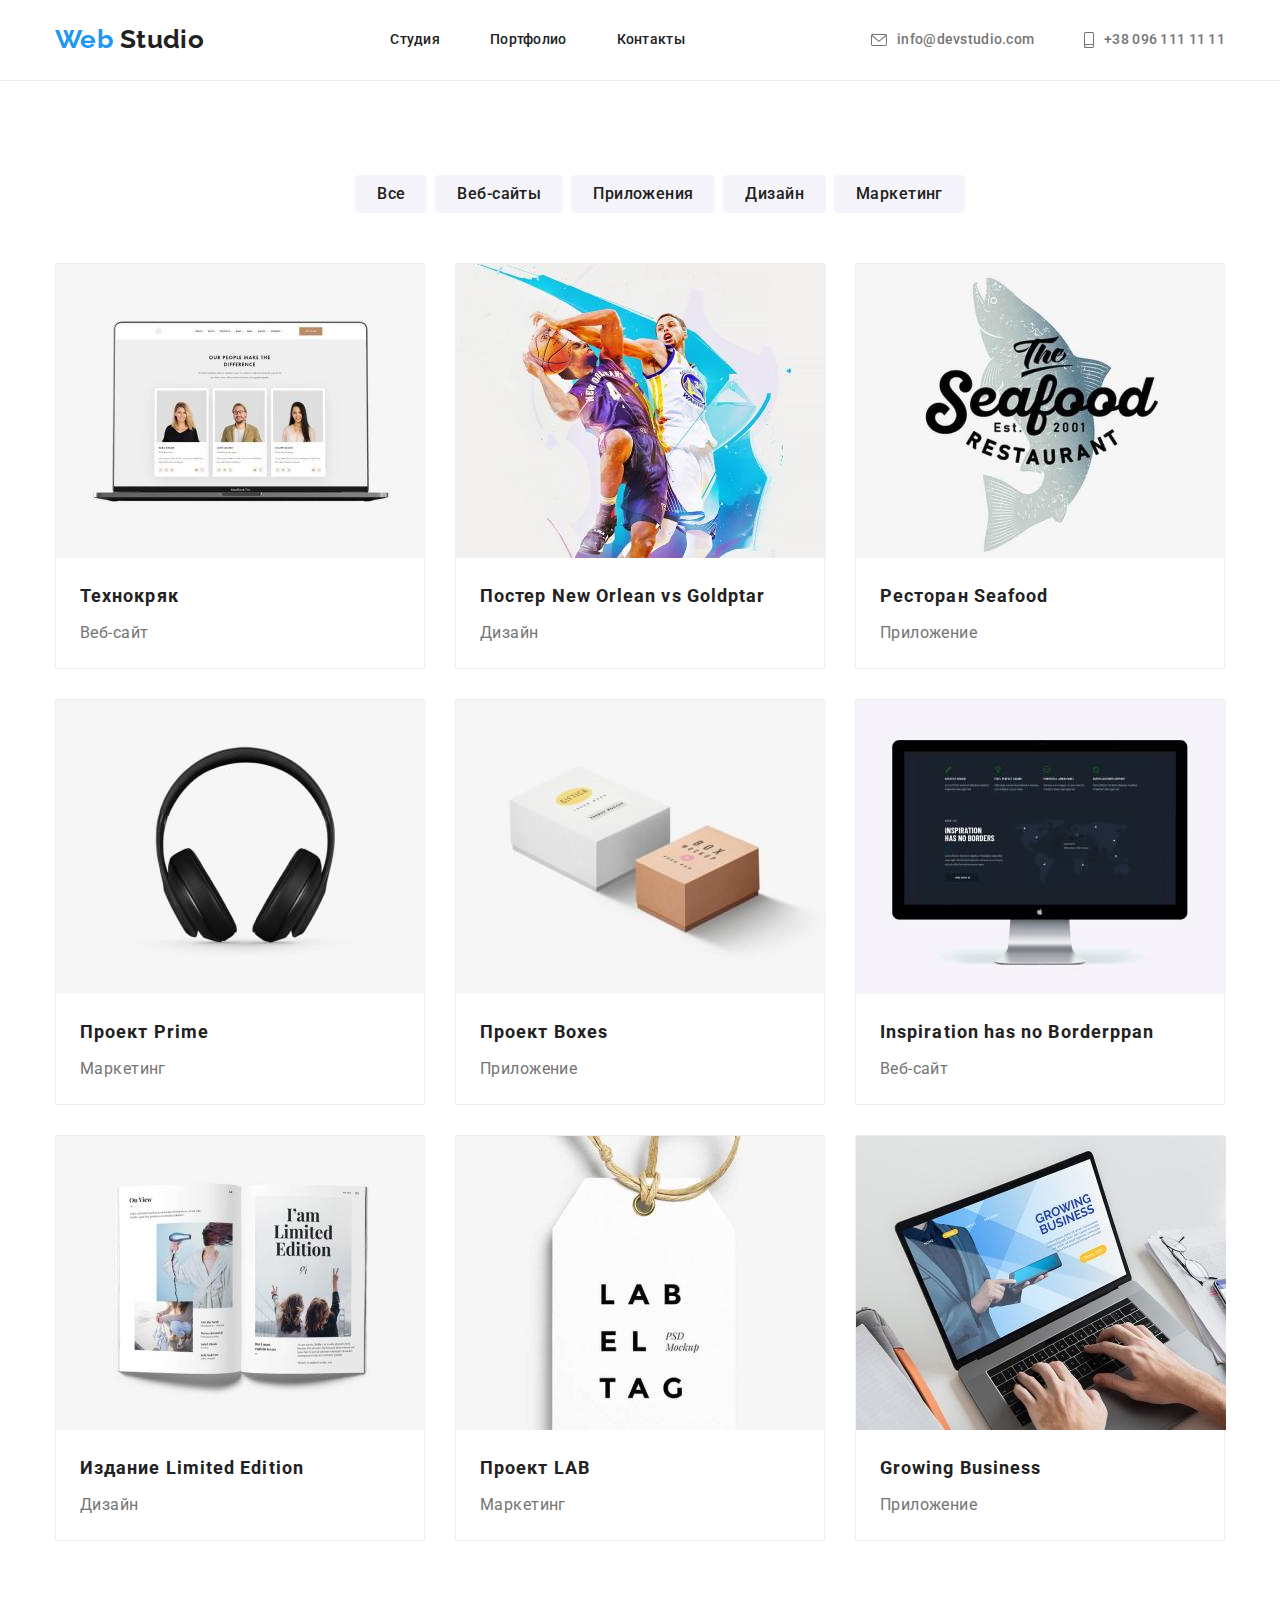
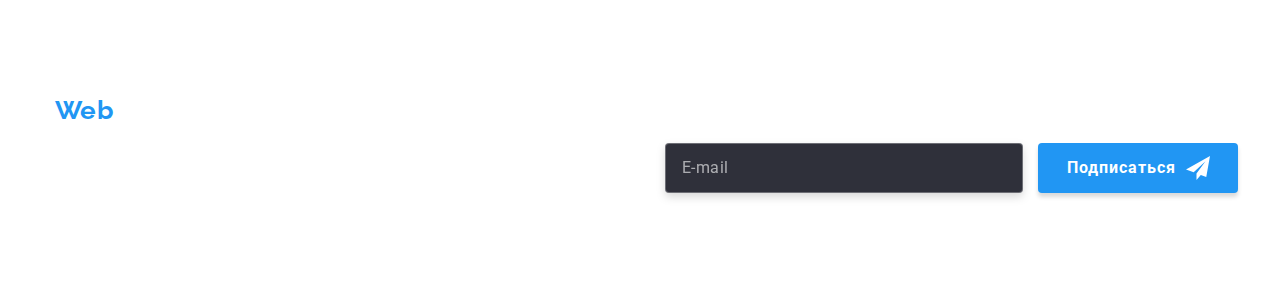
==== commit 000b6405: "+" ====
--- a/portfolio.html
+++ b/portfolio.html
@@ -15,7 +15,7 @@
       rel="stylesheet"
       href="https://cdnjs.cloudflare.com/ajax/libs/modern-normalize/1.1.0/modern-normalize.min.css"
     />
-    <link rel="stylesheet" href="./css-style/styles.css" />
+    <link rel="stylesheet" href="./css/main.min.css" />
   </head>
   <body>
     <header class="page-header">
@@ -36,17 +36,17 @@
         </ul>
 
         <ul class="header-contacts">
-          <li class="navigation-header__item">
-            <a href="mailto:info@devstudio.com" class="navig"
-              ><svg class="mail-icon">
+          <li class="header-contacts__item">
+            <a href="mailto:info@devstudio.com" class="header-contacts__link"
+              ><svg class="header-contacts__mail-icon">
                 <use href="./images/icons.svg#icon-mail"></use>
               </svg>
               info@devstudio.com</a
             >
           </li>
-          <li class="navigation-header__item">
-            <a href="tel:+380961111111" class="navig"
-              ><svg class="tell-icon">
+          <li class="header-contacts__item">
+            <a href="tel:+380961111111" class="header-contacts__link"
+              ><svg class="header-contacts__tell-icon">
                 <use href="./images/icons.svg#icon-phone1"></use>
               </svg>
               +38 096 111 11 11</a
@@ -268,7 +268,7 @@
         </div>
       </section>
     </main>
-    <footer class="footer-style">
+    <footer class="page-footer">
       <div class="container footer-type">
         <div class="section-footer">
           <a lang="en" href="./index.html" class="logo-footer"
--- a/css/main.min.css
+++ b/css/main.min.css
@@ -0,0 +1,2 @@
+:root{--primary-text-color: #212121;--hero-hover: #212121;--primary-background-color: #ffffff;--text-hero-footer: #ffffff;--footer-background-color: #2f303a;--link: #2196f3;--style-footer-logo: #2196f3;--navig-footer: rgba(255, 255, 255, 0.6);--button-portfolio: #f5f4fa;--command-background: #f5f4fa;--section-comand-portfolio-navig-text: #757575;--time-animation: 250ms;--cibic-animation: cubic-bezier(0.4, 0, 0.2, 1)}.container{margin-left:auto;margin-right:auto;width:1200px}.visually-hidden{position:absolute;white-space:nowrap;width:1px;height:1px;overflow:hidden;border:0;padding:0;clip:rect(0 0 0 0);clip-path:inset(50%);margin:-1px}h1,h2,h3,h4,h5,p{margin-top:0;margin-bottom:0}.no-padding{padding-top:0;padding-bottom:0}.no-margin{margin-top:0;margin-bottom:0}ul{list-style:none}a{text-decoration:none}body{background-color:var(--primary-background-color);color:var(--primary-text-color);font-family:"Roboto", sans-serif;font-size:14px;line-height:1.19;letter-spacing:0.03em}.page-header{border-bottom:1px solid #ececec}.page-header .container{display:flex;align-items:center}.navigation-header{display:flex;margin-left:93px;margin-right:auto;padding:0;margin-top:0;margin-bottom:0}.navigation-header .navigation-header__item+.navigation-header__item{margin-left:50px}.navigation-header .navigation-header__link:focus::after,.navigation-header .navigation-header__link:hover::after,.navigation-header .navigation-header__link:active::after{display:block;transform:scalex(1)}.navigation-header .navigation-header__link{display:block;position:relative;margin:0;color:var(--primary-text-color);font-weight:500;line-height:1.14;letter-spacing:0.02em;padding-top:32px;padding-bottom:32px;transition-property:color;transition-duration:var(--time-animation);transition-timing-function:var(--cibic-animation)}.navigation-header .navigation-header__link::after{content:"";position:absolute;display:block;width:100%;height:5px;background-color:var(--link);bottom:0;border-radius:2px;transform:scalex(0);transition-property:transform;transition-duration:var(--time-animation);transition-timing-function:var(--cibic-animation)}.navigation-header .navigation-header__link{display:block;position:relative;margin:0;color:var(--primary-text-color);font-weight:500;line-height:1.14;letter-spacing:0.02em;padding-top:32px;padding-bottom:32px;transition-property:color;transition-duration:var(--time-animation);transition-timing-function:var(--cibic-animation)}.navigation-header__link:hover,.navigation-header__link:focus{color:var(--link)}.header-contacts{display:flex;margin-right:15px;margin-left:auto;padding-left:0;margin-top:0;margin-bottom:0}.header-contacts .header-contacts__item+.header-contacts__item{margin-left:50px}.header-contacts__link{font-weight:500;line-height:1.14;letter-spacing:0.02em;padding-top:32px;padding-bottom:32px;color:var(--section-comand-portfolio-navig-text);transition-property:color;transition-duration:var(--time-animation);transition-timing-function:var(--cibic-animation)}.header-contacts__link:hover,.header-contacts__link:focus{color:var(--link)}.header-contacts .header-contacts__link{display:flex;align-items:center}.header-contacts__mail-icon{width:16px;height:12px;fill:currentColor;margin-right:10px;transition-property:fill;transition-duration:var(--time-animation);transition-timing-function:var(--cibic-animation)}.header-contacts__mail-icon:hover,.header-contacts__mail-icon:focus{fill:var(--link)}.header-contacts__tell-icon{width:10px;height:16px;margin-right:10px;fill:currentColor}.header-contacts__tell-icon:hover,.header-contacts__tell-icon:focus{fill:var(--link)}.logo1{display:inline-block;margin-top:24px;margin-bottom:25px;margin-right:auto;margin-left:15px;color:var(--style-footer-logo);font-family:"Raleway", sans-serif;font-weight:700;font-size:26px;text-decoration:none}.logo2{color:var(--primary-text-color);font-family:"Raleway", sans-serif;font-weight:700;font-size:26px}.section-hero{text-align:center;background-color:var(--footer-background-color)}.section-hero-bg{max-width:1600px;height:600px;margin-left:auto;margin-right:auto;background-image:linear-gradient(to right, rgba(47,48,58,0.4), rgba(47,48,58,0.4)),url(../images/bg.jpg);background-repeat:no-repeat;background-position:center;background-size:cover}.section-hero-text{color:var(--text-hero-footer);padding-top:200px;padding-bottom:30px;font-weight:900;font-size:44px;line-height:1.36;letter-spacing:0.06em;text-transform:uppercase}.button-hero{display:inline-block;font-family:inherit;text-align:center;color:var(--text-hero-footer);background-color:var(--link);width:200px;height:50px;font-weight:700;font-size:16px;line-height:1.88;align-items:center;letter-spacing:0.06em;cursor:pointer;border:none;box-shadow:0px 4px 4px rgba(0,0,0,0.15);border-radius:4px;transition-property:color;transition-duration:var(--time-animation);transition-timing-function:var(--cibic-animation)}.button-hero:hover{color:var(--hero-hover)}.section-text{padding-bottom:10px;font-weight:700;line-height:1.14;text-transform:uppercase}.section-first{display:flex;justify-content:space-between;margin-left:15px;margin-right:15px;padding-left:0}.section-first .navigation-header__item{width:270px}.section{padding-top:94px;padding-bottom:94px}.section,.section-comand,.comand-name,.comand-name,.button-portfolio,.text-portfolio{color:var(--primary-text-color)}.button-portfolio:hover{color:var(--text-hero-footer)}.section-title{color:var(--section-comand-portfolio-navig-text);line-height:1.71}.command{background-color:var(--command-background)}.section-comand{font-weight:700;font-size:36px;line-height:1.16;text-align:center;margin-bottom:50px}.list-comand .navigation-header__item{width:270px;height:428px;background-color:var(--primary-background-color);box-shadow:0px 1px 3px rgba(0,0,0,0.12),0px 1px 1px rgba(0,0,0,0.14),0px 2px 1px rgba(0,0,0,0.2);border-radius:0px 0px 4px 4px}.list-comand{display:flex;padding:0;margin-left:15px;margin-right:15px}.list-section-second{margin-left:15px;margin-right:15px}.list-comand .navigation-header__item+.navigation-header__item{margin-left:30px}.section-second{margin-top:94px}.section-second .no-margin{display:flex}.section-second .no-margin .navigation-header__item+.navigation-header__item{margin-left:30px}.section-second>.no-margin{padding-left:0}.comand-name{margin-top:30px;margin-bottom:10px;font-weight:500;font-size:16px;text-align:center}.comand-prof{margin-bottom:16px;font-weight:500;font-size:16px;text-align:center}.comand-prof,.section-portfolio{color:var(--section-comand-portfolio-navig-text)}.social{display:flex;padding-left:0;margin-left:32px;margin-right:32px;margin-bottom:30px;justify-content:space-between;align-items:center}.social-list{display:flex;justify-content:space-between;align-items:center}.social-link{display:flex;height:100%;width:100%;border-radius:50%;justify-content:center;align-items:center;transition-property:background-color;transition-duration:var(--time-animation);transition-timing-function:var(--cibic-animation)}.social-icon{fill:var(--section-comand-portfolio-navig-text);transition-property:fill;transition-duration:var(--time-animation);transition-timing-function:var(--cibic-animation)}.social-box{height:44px;width:44px}.social-box:not(last-child){margin-right:10px}.social-link:hover,.social-link:focus{background-color:var(--link)}.social-link:hover .social-icon,.social-link:focus .social-icon{fill:var(--primary-background-color)}.company{display:flex;justify-content:space-between;padding-left:0;margin-left:15px;margin-right:15px}.company-icon-img{fill:#afb1b8;width:172px;height:92px;border:1px solid #afb1b8;border-radius:4px;padding:16px 32px 16px 32px;transition-property:border-color, fill;transition-duration:var(--time-animation);transition-timing-function:var(--cibic-animation)}.company-icon{display:flex;align-items:center;justify-content:space-evenly}.company-icon-img:hover,.company-icon-img:focus{fill:var(--link);border-color:var(--link)}.list-section-second .navigation-header__item{position:relative;width:370px;height:294px}.second-background{display:flex;justify-content:center;align-items:center;position:absolute;width:100%;height:70px;background-color:rgba(47,48,58,0.8);bottom:0px;right:0;margin:0;font-weight:700;line-height:1.14;text-transform:uppercase;color:var(--primary-background-color)}.footer-style{background-color:var(--footer-background-color)}.logo-footer{display:inline-block;margin-top:60px;margin-bottom:25px;margin-right:auto;margin-left:15px;color:var(--style-footer-logo);font-family:"Raleway", sans-serif;font-weight:700;font-size:26px;text-decoration:none}.navig-footer,.navig-footer-adress{line-height:1.71;transition-property:color;transition-duration:var(--time-animation);transition-timing-function:var(--cibic-animation)}.navig-footer{color:var(--navig-footer)}.navig-footer-adress{color:var(--text-hero-footer)}.navig-footer-adress:hover,.navig-footer:hover{color:var(--link)}.social-text-footer{display:inline-block;font-weight:bold;font-size:14px;margin-top:72px;line-height:1.14;text-transform:uppercase;color:var(--primary-background-color)}.footer-type{display:flex}.social-footer{fill:var(--primary-background-color)}.type-icon-footer{height:44px;width:44px;background-color:rgba(255,255,255,0.1);border-radius:50%}.social-footer-link:hover,.social-footer-link:focus{background-color:var(--link)}.social-footer-main{display:flex;padding-left:0;margin-left:0;margin-right:auto;margin-top:20px;margin-bottom:100px;justify-content:space-between;align-items:center}.social-footer-link{display:flex;height:100%;width:100%;justify-content:center;align-items:center;border-radius:50%;transition-property:background-color;transition-duration:250ms;transition-timing-function:var(--cibic-animation)}.type-icon-footer:not(last-child){margin-right:10px}.button-portfolio{display:inline-block;background-color:var(--button-portfolio);font-weight:500;font-size:16px;line-height:1.6;text-align:center;letter-spacing:inherit;font-family:"Roboto", sans-serif;border-radius:4px;border:none;cursor:pointer;padding:6px 22px 6px 22px;transition-property:background-color, box-shadow, color;transition-duration:var(--time-animation);transition-timing-function:var(--cibic-animation)}.button-portfolio:hover,.button-portfolio:focus{background-color:var(--link);box-shadow:0px 4px 4px rgba(0,0,0,0.25);color:var(--primary-background-color);color:var(--primary-background-color)}.text-portfolio{font-weight:700;font-size:18px;line-height:2;letter-spacing:0.06em;margin-bottom:4px}.section-portfolio{font-size:16px;line-height:1.88}.address{display:block;width:231px;height:81px;font-style:normal;margin-right:auto;margin-left:15px}.address .navigation-header__item+.navigation-header__item{padding-top:9px}.logo2-footer{color:var(--text-hero-footer)}.no-padding-margin-footer{margin:0;padding:0}.section-footer{padding-bottom:60px;padding-right:70px;margin:0}.footer-style .logo1{margin-right:auto;margin-bottom:20px;font-family:Raleway;font-style:normal;font-weight:bold;font-size:26px;color:var(--style-footer-logo)}.container{margin-left:auto;margin-right:auto;width:1200px}.portfolio-picture{display:flex;flex-wrap:wrap;text-align:left;padding-left:15px;padding-right:15px}.portfolio-picture .item-flex{position:relative;width:calc((100% - 60px) / 3);margin-right:30px;margin-bottom:30px;display:block;border:1px solid #eeeeee;transition-property:box-shadow;transition-duration:var(--time-animation);transition-timing-function:var(--cibic-animation)}.card-list{display:block;position:relative;width:370px;height:294px;overflow:hidden}.card-bg{display:block;position:absolute;font-weight:400;font-size:18px;line-height:1.56;color:var(--primary-background-color);top:0;left:0;right:0;width:370px;height:294px;padding:63px 24px 63px 24px;background-color:rgba(33,150,243,0.9);transform:translateY(100%);transition-property:transform;transition-duration:var(--time-animation);transition-timing-function:var(--cibic-animation)}.portfolio-picture .item-flex:hover{box-shadow:0px 4px 4px rgba(0,0,0,0.25)}.portfolio-picture .item-flex:focus .card-bg,.portfolio-picture .item-flex:hover .card-bg{transform:translateY(0)}.item-flex-text{display:block;padding-left:24px;padding-top:20px;padding-bottom:20px;padding-right:24px;text-align:left}.portfolio-picture .item-flex:nth-child(3n){margin-right:0}.portfolio-picture .item-flex:nth-last-child(-n+3){margin-bottom:0}.portfolio-button{display:flex;justify-content:center;padding-bottom:50px}.portfolio-button .navigation-header__item+.navigation-header__item{margin-left:8px}.icon-list{display:block;width:70px;height:70px;fill:var(--primary-text-color);margin-left:auto;margin-right:auto}.list-section-first{display:block;width:270px;background-color:var(--command-background);padding-top:25px;padding-bottom:25px;margin-bottom:30px;border-radius:4px}.modalka-bg{position:fixed;top:0;left:0;width:100%;height:100%;background-color:rgba(0,0,0,0.2);opacity:1;transition-property:opacity;transition-duration:250ms;transition-timing-function:var(--cibic-animation);z-index:1}.modalka-bg.is-hidden{opacity:0;pointer-events:none}.modalka-bg.is-hidden .modalka{transform:scale(0.9) translate(-50%, -50%)}.modalka{position:absolute;left:50%;top:50%;transform:scale(0.9) translate(-50%, -50%);width:528px;height:581px;background-color:var(--primary-background-color);box-shadow:0px 1px 3px rgba(0,0,0,0.12),0px 1px 1px rgba(0,0,0,0.14),0px 2px 1px rgba(0,0,0,0.2);border-radius:4px;z-index:2}.icon-close{display:flex;align-items:center;justify-content:center;fill:var(--primary-text-color)}.icon-close:hover,.icon-close:focus{fill:var(--link)}.close-area{display:flex;justify-content:center;align-items:center;width:30px;height:30px;border:1px solid rgba(0,0,0,0.1);border-radius:50%;margin-top:8px;margin-right:8px;margin-left:auto;margin-bottom:auto}.modalka-text{display:block;padding-bottom:12px;font-weight:bold;font-size:20px;line-height:1.15;text-align:center}.modal-input{width:100%;height:40px;padding-left:42px;border:1px solid rgba(33,33,33,0.2);border-radius:4px;transition-property:border-color;transition-duration:var(--time-animation);transition-timing-function:var(--cibic-animation)}.icon-modal{position:absolute;left:12px;top:29px;fill:var(--primary-text-color);transition-property:fill;transition-duration:var(--time-animation);transition-timing-function:var(--cibic-animation)}.area-modalka{display:block;padding:0px 40px 40px 40px}.form-field{position:relative;display:block;padding-bottom:10px;transition-property:border-color}.form-comment{display:block;padding:12px 16px 12px 16px;width:100%;height:120px;border-radius:4px;resize:none}.text-finish{position:absolute;margin-top:20px;font-style:normal;font-weight:normal;font-size:14px;line-height:1.71;letter-spacing:0.03em;color:var(--section-comand-portfolio-navig-text);appearance:none}.text-form-field{display:block;text-align:left;padding-bottom:4px;font-size:12px;line-height:1.16;letter-spacing:0.01em;color:var(--section-comand-portfolio-navig-text)}.form-comment::placeholder{font-family:Roboto;font-style:normal;font-weight:normal;font-size:14px;line-height:1.14;letter-spacing:0.01em;color:rgba(117,117,117,0.5)}textarea:focus{outline:none;border-color:var(--link)}textarea{transform:border-color;transition-duration:var(--text-hero-footer);transition-timing-function:var(--cibic-animation)}.modal-input:focus{outline:none}.modal-input:focus:not(:placeholder-shown){border:1px solid var(--link)}.modal-input:focus:not(:placeholder-shown)+.icon-modal{fill:var(--link)}.agreement-form{display:inline-block;padding-top:20px;font-size:14px;line-height:1.71;letter-spacing:0.03em;color:var(--section-comand-portfolio-navig-text)}.button-modal{margin-top:20px}.close{width:30px;height:30px;left:1025px;top:229px;background:var(--primary-background-color);border:1px solid rgba(0,0,0,0.1);box-sizing:border-box}.icon-send{fill:var(--primary-background-color);margin-left:10px;transition-property:fill;transition-duration:var(--time-animation);transition-timing-function:var(--cibic-animation)}.send-block{display:inline-block;margin-top:20px}.send-footer{display:inline-flex;padding-left:16px;width:358px;height:50px;border:1px solid rgba(255,255,255,0.3);filter:drop-shadow(0px 4px 4px rgba(0,0,0,0.15));color:var(--primary-background-color);border-radius:4px;background-color:var(--footer-background-color)}.send-footer::placeholder{display:block;font-size:16px;line-height:1.25;display:flex;align-items:center;letter-spacing:0.03em;color:rgba(255,255,255,0.6)}.button-send{display:inline-flex;justify-content:center;align-content:center;margin-left:12px;font-family:inherit;color:var(--text-hero-footer);background-color:var(--link);width:200px;height:50px;font-weight:700;font-size:16px;line-height:1.88;align-items:center;letter-spacing:0.06em;cursor:pointer;border:none;box-shadow:0px 4px 4px rgba(0,0,0,0.15);border-radius:4px;transition-property:color;transition-duration:var(--time-animation);transition-timing-function:var(--cibic-animation)}.button-send:hover{color:var(--hero-hover)}.button-send:hover .icon-send{fill:var(--hero-hover)}.send-container{padding-left:93px}.icon-chek{position:absolute;display:inline-flex;align-items:center;justify-content:center;left:0px;border:3px solid black;border-radius:2px;top:4.5px;width:16px;height:15px;margin-top:20px}.text-finish:checked+.icon-chek{top:4.5px;width:16px;height:15px;background-color:var(--link);border-radius:4px;border-color:var(--link)}
+/*# sourceMappingURL=main.min.css.map */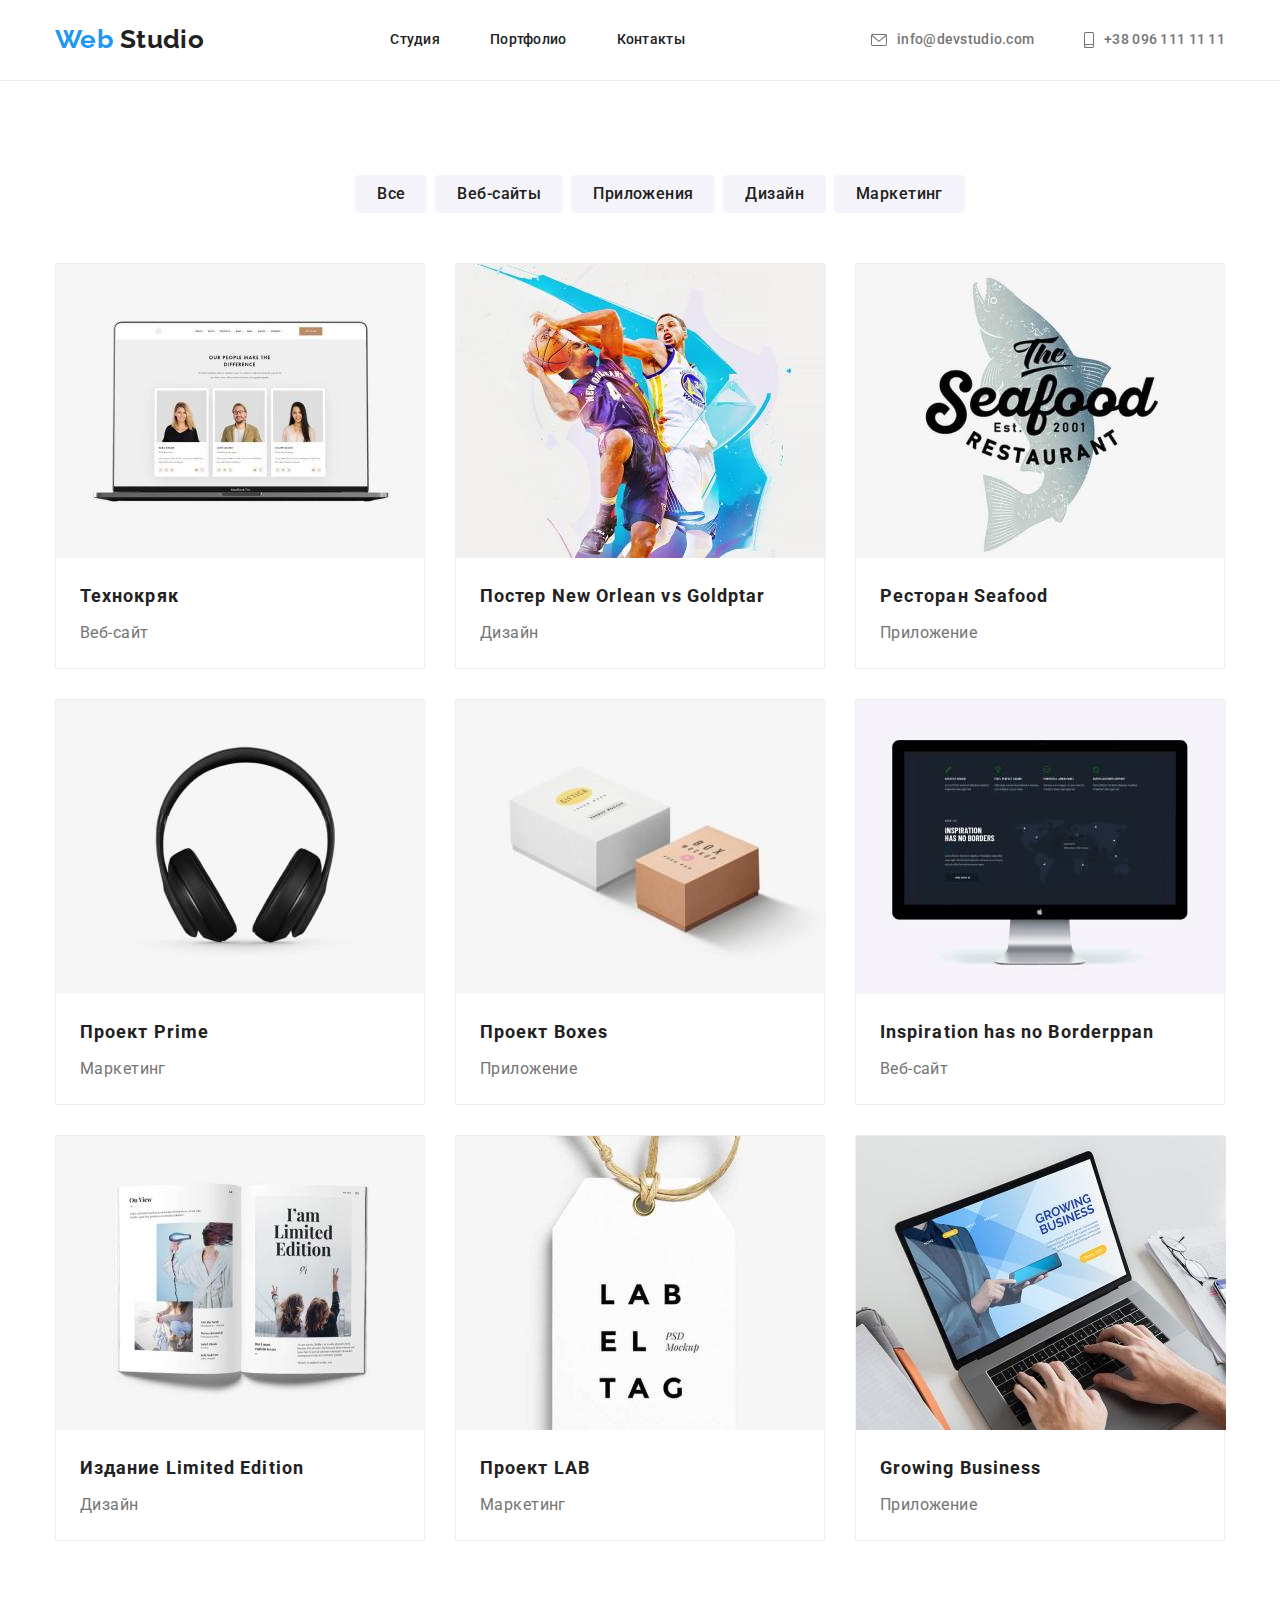
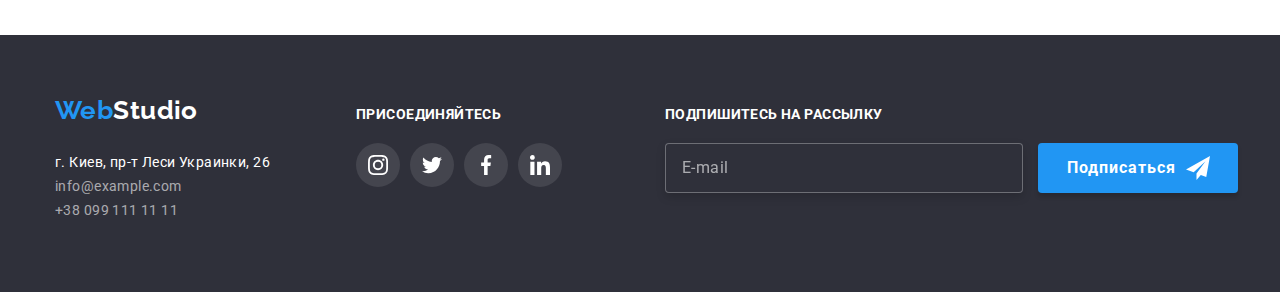
==== commit afb10b3d: "+" ====
--- a/portfolio.html
+++ b/portfolio.html
@@ -271,10 +271,10 @@
     <footer class="page-footer">
       <div class="container footer-type">
         <div class="section-footer">
-          <a lang="en" href="./index.html" class="logo-footer"
-            >Web<span class="logo2-footer">Studio</span></a
+          <a lang="en" href="./index.html" class="section-footer__logo"
+            >Web<span class="section-footer__logo2">Studio</span></a
           >
-          <address class="address">
+          <address class="section-footer__address">
             <ul class="no-padding-margin-footer">
               <li class="navigation-header__item">
                 <a
--- a/css/main.min.css
+++ b/css/main.min.css
@@ -1,2 +1,2 @@
-:root{--primary-text-color: #212121;--hero-hover: #212121;--primary-background-color: #ffffff;--text-hero-footer: #ffffff;--footer-background-color: #2f303a;--link: #2196f3;--style-footer-logo: #2196f3;--navig-footer: rgba(255, 255, 255, 0.6);--button-portfolio: #f5f4fa;--command-background: #f5f4fa;--section-comand-portfolio-navig-text: #757575;--time-animation: 250ms;--cibic-animation: cubic-bezier(0.4, 0, 0.2, 1)}.container{margin-left:auto;margin-right:auto;width:1200px}.visually-hidden{position:absolute;white-space:nowrap;width:1px;height:1px;overflow:hidden;border:0;padding:0;clip:rect(0 0 0 0);clip-path:inset(50%);margin:-1px}h1,h2,h3,h4,h5,p{margin-top:0;margin-bottom:0}.no-padding{padding-top:0;padding-bottom:0}.no-margin{margin-top:0;margin-bottom:0}ul{list-style:none}a{text-decoration:none}body{background-color:var(--primary-background-color);color:var(--primary-text-color);font-family:"Roboto", sans-serif;font-size:14px;line-height:1.19;letter-spacing:0.03em}.page-header{border-bottom:1px solid #ececec}.page-header .container{display:flex;align-items:center}.navigation-header{display:flex;margin-left:93px;margin-right:auto;padding:0;margin-top:0;margin-bottom:0}.navigation-header .navigation-header__item+.navigation-header__item{margin-left:50px}.navigation-header .navigation-header__link:focus::after,.navigation-header .navigation-header__link:hover::after,.navigation-header .navigation-header__link:active::after{display:block;transform:scalex(1)}.navigation-header .navigation-header__link{display:block;position:relative;margin:0;color:var(--primary-text-color);font-weight:500;line-height:1.14;letter-spacing:0.02em;padding-top:32px;padding-bottom:32px;transition-property:color;transition-duration:var(--time-animation);transition-timing-function:var(--cibic-animation)}.navigation-header .navigation-header__link::after{content:"";position:absolute;display:block;width:100%;height:5px;background-color:var(--link);bottom:0;border-radius:2px;transform:scalex(0);transition-property:transform;transition-duration:var(--time-animation);transition-timing-function:var(--cibic-animation)}.navigation-header .navigation-header__link{display:block;position:relative;margin:0;color:var(--primary-text-color);font-weight:500;line-height:1.14;letter-spacing:0.02em;padding-top:32px;padding-bottom:32px;transition-property:color;transition-duration:var(--time-animation);transition-timing-function:var(--cibic-animation)}.navigation-header__link:hover,.navigation-header__link:focus{color:var(--link)}.header-contacts{display:flex;margin-right:15px;margin-left:auto;padding-left:0;margin-top:0;margin-bottom:0}.header-contacts .header-contacts__item+.header-contacts__item{margin-left:50px}.header-contacts__link{font-weight:500;line-height:1.14;letter-spacing:0.02em;padding-top:32px;padding-bottom:32px;color:var(--section-comand-portfolio-navig-text);transition-property:color;transition-duration:var(--time-animation);transition-timing-function:var(--cibic-animation)}.header-contacts__link:hover,.header-contacts__link:focus{color:var(--link)}.header-contacts .header-contacts__link{display:flex;align-items:center}.header-contacts__mail-icon{width:16px;height:12px;fill:currentColor;margin-right:10px;transition-property:fill;transition-duration:var(--time-animation);transition-timing-function:var(--cibic-animation)}.header-contacts__mail-icon:hover,.header-contacts__mail-icon:focus{fill:var(--link)}.header-contacts__tell-icon{width:10px;height:16px;margin-right:10px;fill:currentColor}.header-contacts__tell-icon:hover,.header-contacts__tell-icon:focus{fill:var(--link)}.logo1{display:inline-block;margin-top:24px;margin-bottom:25px;margin-right:auto;margin-left:15px;color:var(--style-footer-logo);font-family:"Raleway", sans-serif;font-weight:700;font-size:26px;text-decoration:none}.logo2{color:var(--primary-text-color);font-family:"Raleway", sans-serif;font-weight:700;font-size:26px}.section-hero{text-align:center;background-color:var(--footer-background-color)}.section-hero-bg{max-width:1600px;height:600px;margin-left:auto;margin-right:auto;background-image:linear-gradient(to right, rgba(47,48,58,0.4), rgba(47,48,58,0.4)),url(../images/bg.jpg);background-repeat:no-repeat;background-position:center;background-size:cover}.section-hero-text{color:var(--text-hero-footer);padding-top:200px;padding-bottom:30px;font-weight:900;font-size:44px;line-height:1.36;letter-spacing:0.06em;text-transform:uppercase}.button-hero{display:inline-block;font-family:inherit;text-align:center;color:var(--text-hero-footer);background-color:var(--link);width:200px;height:50px;font-weight:700;font-size:16px;line-height:1.88;align-items:center;letter-spacing:0.06em;cursor:pointer;border:none;box-shadow:0px 4px 4px rgba(0,0,0,0.15);border-radius:4px;transition-property:color;transition-duration:var(--time-animation);transition-timing-function:var(--cibic-animation)}.button-hero:hover{color:var(--hero-hover)}.section-text{padding-bottom:10px;font-weight:700;line-height:1.14;text-transform:uppercase}.section-first{display:flex;justify-content:space-between;margin-left:15px;margin-right:15px;padding-left:0}.section-first .navigation-header__item{width:270px}.section{padding-top:94px;padding-bottom:94px}.section,.section-comand,.comand-name,.comand-name,.button-portfolio,.text-portfolio{color:var(--primary-text-color)}.button-portfolio:hover{color:var(--text-hero-footer)}.section-title{color:var(--section-comand-portfolio-navig-text);line-height:1.71}.command{background-color:var(--command-background)}.section-comand{font-weight:700;font-size:36px;line-height:1.16;text-align:center;margin-bottom:50px}.list-comand .navigation-header__item{width:270px;height:428px;background-color:var(--primary-background-color);box-shadow:0px 1px 3px rgba(0,0,0,0.12),0px 1px 1px rgba(0,0,0,0.14),0px 2px 1px rgba(0,0,0,0.2);border-radius:0px 0px 4px 4px}.list-comand{display:flex;padding:0;margin-left:15px;margin-right:15px}.list-section-second{margin-left:15px;margin-right:15px}.list-comand .navigation-header__item+.navigation-header__item{margin-left:30px}.section-second{margin-top:94px}.section-second .no-margin{display:flex}.section-second .no-margin .navigation-header__item+.navigation-header__item{margin-left:30px}.section-second>.no-margin{padding-left:0}.comand-name{margin-top:30px;margin-bottom:10px;font-weight:500;font-size:16px;text-align:center}.comand-prof{margin-bottom:16px;font-weight:500;font-size:16px;text-align:center}.comand-prof,.section-portfolio{color:var(--section-comand-portfolio-navig-text)}.social{display:flex;padding-left:0;margin-left:32px;margin-right:32px;margin-bottom:30px;justify-content:space-between;align-items:center}.social-list{display:flex;justify-content:space-between;align-items:center}.social-link{display:flex;height:100%;width:100%;border-radius:50%;justify-content:center;align-items:center;transition-property:background-color;transition-duration:var(--time-animation);transition-timing-function:var(--cibic-animation)}.social-icon{fill:var(--section-comand-portfolio-navig-text);transition-property:fill;transition-duration:var(--time-animation);transition-timing-function:var(--cibic-animation)}.social-box{height:44px;width:44px}.social-box:not(last-child){margin-right:10px}.social-link:hover,.social-link:focus{background-color:var(--link)}.social-link:hover .social-icon,.social-link:focus .social-icon{fill:var(--primary-background-color)}.company{display:flex;justify-content:space-between;padding-left:0;margin-left:15px;margin-right:15px}.company-icon-img{fill:#afb1b8;width:172px;height:92px;border:1px solid #afb1b8;border-radius:4px;padding:16px 32px 16px 32px;transition-property:border-color, fill;transition-duration:var(--time-animation);transition-timing-function:var(--cibic-animation)}.company-icon{display:flex;align-items:center;justify-content:space-evenly}.company-icon-img:hover,.company-icon-img:focus{fill:var(--link);border-color:var(--link)}.list-section-second .navigation-header__item{position:relative;width:370px;height:294px}.second-background{display:flex;justify-content:center;align-items:center;position:absolute;width:100%;height:70px;background-color:rgba(47,48,58,0.8);bottom:0px;right:0;margin:0;font-weight:700;line-height:1.14;text-transform:uppercase;color:var(--primary-background-color)}.footer-style{background-color:var(--footer-background-color)}.logo-footer{display:inline-block;margin-top:60px;margin-bottom:25px;margin-right:auto;margin-left:15px;color:var(--style-footer-logo);font-family:"Raleway", sans-serif;font-weight:700;font-size:26px;text-decoration:none}.navig-footer,.navig-footer-adress{line-height:1.71;transition-property:color;transition-duration:var(--time-animation);transition-timing-function:var(--cibic-animation)}.navig-footer{color:var(--navig-footer)}.navig-footer-adress{color:var(--text-hero-footer)}.navig-footer-adress:hover,.navig-footer:hover{color:var(--link)}.social-text-footer{display:inline-block;font-weight:bold;font-size:14px;margin-top:72px;line-height:1.14;text-transform:uppercase;color:var(--primary-background-color)}.footer-type{display:flex}.social-footer{fill:var(--primary-background-color)}.type-icon-footer{height:44px;width:44px;background-color:rgba(255,255,255,0.1);border-radius:50%}.social-footer-link:hover,.social-footer-link:focus{background-color:var(--link)}.social-footer-main{display:flex;padding-left:0;margin-left:0;margin-right:auto;margin-top:20px;margin-bottom:100px;justify-content:space-between;align-items:center}.social-footer-link{display:flex;height:100%;width:100%;justify-content:center;align-items:center;border-radius:50%;transition-property:background-color;transition-duration:250ms;transition-timing-function:var(--cibic-animation)}.type-icon-footer:not(last-child){margin-right:10px}.button-portfolio{display:inline-block;background-color:var(--button-portfolio);font-weight:500;font-size:16px;line-height:1.6;text-align:center;letter-spacing:inherit;font-family:"Roboto", sans-serif;border-radius:4px;border:none;cursor:pointer;padding:6px 22px 6px 22px;transition-property:background-color, box-shadow, color;transition-duration:var(--time-animation);transition-timing-function:var(--cibic-animation)}.button-portfolio:hover,.button-portfolio:focus{background-color:var(--link);box-shadow:0px 4px 4px rgba(0,0,0,0.25);color:var(--primary-background-color);color:var(--primary-background-color)}.text-portfolio{font-weight:700;font-size:18px;line-height:2;letter-spacing:0.06em;margin-bottom:4px}.section-portfolio{font-size:16px;line-height:1.88}.address{display:block;width:231px;height:81px;font-style:normal;margin-right:auto;margin-left:15px}.address .navigation-header__item+.navigation-header__item{padding-top:9px}.logo2-footer{color:var(--text-hero-footer)}.no-padding-margin-footer{margin:0;padding:0}.section-footer{padding-bottom:60px;padding-right:70px;margin:0}.footer-style .logo1{margin-right:auto;margin-bottom:20px;font-family:Raleway;font-style:normal;font-weight:bold;font-size:26px;color:var(--style-footer-logo)}.container{margin-left:auto;margin-right:auto;width:1200px}.portfolio-picture{display:flex;flex-wrap:wrap;text-align:left;padding-left:15px;padding-right:15px}.portfolio-picture .item-flex{position:relative;width:calc((100% - 60px) / 3);margin-right:30px;margin-bottom:30px;display:block;border:1px solid #eeeeee;transition-property:box-shadow;transition-duration:var(--time-animation);transition-timing-function:var(--cibic-animation)}.card-list{display:block;position:relative;width:370px;height:294px;overflow:hidden}.card-bg{display:block;position:absolute;font-weight:400;font-size:18px;line-height:1.56;color:var(--primary-background-color);top:0;left:0;right:0;width:370px;height:294px;padding:63px 24px 63px 24px;background-color:rgba(33,150,243,0.9);transform:translateY(100%);transition-property:transform;transition-duration:var(--time-animation);transition-timing-function:var(--cibic-animation)}.portfolio-picture .item-flex:hover{box-shadow:0px 4px 4px rgba(0,0,0,0.25)}.portfolio-picture .item-flex:focus .card-bg,.portfolio-picture .item-flex:hover .card-bg{transform:translateY(0)}.item-flex-text{display:block;padding-left:24px;padding-top:20px;padding-bottom:20px;padding-right:24px;text-align:left}.portfolio-picture .item-flex:nth-child(3n){margin-right:0}.portfolio-picture .item-flex:nth-last-child(-n+3){margin-bottom:0}.portfolio-button{display:flex;justify-content:center;padding-bottom:50px}.portfolio-button .navigation-header__item+.navigation-header__item{margin-left:8px}.icon-list{display:block;width:70px;height:70px;fill:var(--primary-text-color);margin-left:auto;margin-right:auto}.list-section-first{display:block;width:270px;background-color:var(--command-background);padding-top:25px;padding-bottom:25px;margin-bottom:30px;border-radius:4px}.modalka-bg{position:fixed;top:0;left:0;width:100%;height:100%;background-color:rgba(0,0,0,0.2);opacity:1;transition-property:opacity;transition-duration:250ms;transition-timing-function:var(--cibic-animation);z-index:1}.modalka-bg.is-hidden{opacity:0;pointer-events:none}.modalka-bg.is-hidden .modalka{transform:scale(0.9) translate(-50%, -50%)}.modalka{position:absolute;left:50%;top:50%;transform:scale(0.9) translate(-50%, -50%);width:528px;height:581px;background-color:var(--primary-background-color);box-shadow:0px 1px 3px rgba(0,0,0,0.12),0px 1px 1px rgba(0,0,0,0.14),0px 2px 1px rgba(0,0,0,0.2);border-radius:4px;z-index:2}.icon-close{display:flex;align-items:center;justify-content:center;fill:var(--primary-text-color)}.icon-close:hover,.icon-close:focus{fill:var(--link)}.close-area{display:flex;justify-content:center;align-items:center;width:30px;height:30px;border:1px solid rgba(0,0,0,0.1);border-radius:50%;margin-top:8px;margin-right:8px;margin-left:auto;margin-bottom:auto}.modalka-text{display:block;padding-bottom:12px;font-weight:bold;font-size:20px;line-height:1.15;text-align:center}.modal-input{width:100%;height:40px;padding-left:42px;border:1px solid rgba(33,33,33,0.2);border-radius:4px;transition-property:border-color;transition-duration:var(--time-animation);transition-timing-function:var(--cibic-animation)}.icon-modal{position:absolute;left:12px;top:29px;fill:var(--primary-text-color);transition-property:fill;transition-duration:var(--time-animation);transition-timing-function:var(--cibic-animation)}.area-modalka{display:block;padding:0px 40px 40px 40px}.form-field{position:relative;display:block;padding-bottom:10px;transition-property:border-color}.form-comment{display:block;padding:12px 16px 12px 16px;width:100%;height:120px;border-radius:4px;resize:none}.text-finish{position:absolute;margin-top:20px;font-style:normal;font-weight:normal;font-size:14px;line-height:1.71;letter-spacing:0.03em;color:var(--section-comand-portfolio-navig-text);appearance:none}.text-form-field{display:block;text-align:left;padding-bottom:4px;font-size:12px;line-height:1.16;letter-spacing:0.01em;color:var(--section-comand-portfolio-navig-text)}.form-comment::placeholder{font-family:Roboto;font-style:normal;font-weight:normal;font-size:14px;line-height:1.14;letter-spacing:0.01em;color:rgba(117,117,117,0.5)}textarea:focus{outline:none;border-color:var(--link)}textarea{transform:border-color;transition-duration:var(--text-hero-footer);transition-timing-function:var(--cibic-animation)}.modal-input:focus{outline:none}.modal-input:focus:not(:placeholder-shown){border:1px solid var(--link)}.modal-input:focus:not(:placeholder-shown)+.icon-modal{fill:var(--link)}.agreement-form{display:inline-block;padding-top:20px;font-size:14px;line-height:1.71;letter-spacing:0.03em;color:var(--section-comand-portfolio-navig-text)}.button-modal{margin-top:20px}.close{width:30px;height:30px;left:1025px;top:229px;background:var(--primary-background-color);border:1px solid rgba(0,0,0,0.1);box-sizing:border-box}.icon-send{fill:var(--primary-background-color);margin-left:10px;transition-property:fill;transition-duration:var(--time-animation);transition-timing-function:var(--cibic-animation)}.send-block{display:inline-block;margin-top:20px}.send-footer{display:inline-flex;padding-left:16px;width:358px;height:50px;border:1px solid rgba(255,255,255,0.3);filter:drop-shadow(0px 4px 4px rgba(0,0,0,0.15));color:var(--primary-background-color);border-radius:4px;background-color:var(--footer-background-color)}.send-footer::placeholder{display:block;font-size:16px;line-height:1.25;display:flex;align-items:center;letter-spacing:0.03em;color:rgba(255,255,255,0.6)}.button-send{display:inline-flex;justify-content:center;align-content:center;margin-left:12px;font-family:inherit;color:var(--text-hero-footer);background-color:var(--link);width:200px;height:50px;font-weight:700;font-size:16px;line-height:1.88;align-items:center;letter-spacing:0.06em;cursor:pointer;border:none;box-shadow:0px 4px 4px rgba(0,0,0,0.15);border-radius:4px;transition-property:color;transition-duration:var(--time-animation);transition-timing-function:var(--cibic-animation)}.button-send:hover{color:var(--hero-hover)}.button-send:hover .icon-send{fill:var(--hero-hover)}.send-container{padding-left:93px}.icon-chek{position:absolute;display:inline-flex;align-items:center;justify-content:center;left:0px;border:3px solid black;border-radius:2px;top:4.5px;width:16px;height:15px;margin-top:20px}.text-finish:checked+.icon-chek{top:4.5px;width:16px;height:15px;background-color:var(--link);border-radius:4px;border-color:var(--link)}
+:root{--primary-text-color: #212121;--hero-hover: #212121;--primary-background-color: #ffffff;--text-hero-footer: #ffffff;--footer-background-color: #2f303a;--link: #2196f3;--style-footer-logo: #2196f3;--navig-footer: rgba(255, 255, 255, 0.6);--button-portfolio: #f5f4fa;--command-background: #f5f4fa;--section-comand-portfolio-navig-text: #757575;--time-animation: 250ms;--cibic-animation: cubic-bezier(0.4, 0, 0.2, 1)}.container{margin-left:auto;margin-right:auto;width:1200px}.visually-hidden{position:absolute;white-space:nowrap;width:1px;height:1px;overflow:hidden;border:0;padding:0;clip:rect(0 0 0 0);clip-path:inset(50%);margin:-1px}h1,h2,h3,h4,h5,p{margin-top:0;margin-bottom:0}.no-padding{padding-top:0;padding-bottom:0}.no-margin{margin-top:0;margin-bottom:0}ul{list-style:none}a{text-decoration:none}body{background-color:var(--primary-background-color);color:var(--primary-text-color);font-family:"Roboto", sans-serif;font-size:14px;line-height:1.19;letter-spacing:0.03em}.page-header{border-bottom:1px solid #ececec}.page-header .container{display:flex;align-items:center}.navigation-header{display:flex;margin-left:93px;margin-right:auto;padding:0;margin-top:0;margin-bottom:0}.navigation-header .navigation-header__item+.navigation-header__item{margin-left:50px}.navigation-header .navigation-header__link:focus::after,.navigation-header .navigation-header__link:hover::after,.navigation-header .navigation-header__link:active::after{display:block;transform:scalex(1)}.navigation-header .navigation-header__link{display:block;position:relative;margin:0;color:var(--primary-text-color);font-weight:500;line-height:1.14;letter-spacing:0.02em;padding-top:32px;padding-bottom:32px;transition-property:color;transition-duration:var(--time-animation);transition-timing-function:var(--cibic-animation)}.navigation-header .navigation-header__link::after{content:"";position:absolute;display:block;width:100%;height:5px;background-color:var(--link);bottom:0;border-radius:2px;transform:scalex(0);transition-property:transform;transition-duration:var(--time-animation);transition-timing-function:var(--cibic-animation)}.navigation-header .navigation-header__link{display:block;position:relative;margin:0;color:var(--primary-text-color);font-weight:500;line-height:1.14;letter-spacing:0.02em;padding-top:32px;padding-bottom:32px;transition-property:color;transition-duration:var(--time-animation);transition-timing-function:var(--cibic-animation)}.navigation-header__link:hover,.navigation-header__link:focus{color:var(--link)}.header-contacts{display:flex;margin-right:15px;margin-left:auto;padding-left:0;margin-top:0;margin-bottom:0}.header-contacts .header-contacts__item+.header-contacts__item{margin-left:50px}.header-contacts__link{font-weight:500;line-height:1.14;letter-spacing:0.02em;padding-top:32px;padding-bottom:32px;color:var(--section-comand-portfolio-navig-text);transition-property:color;transition-duration:var(--time-animation);transition-timing-function:var(--cibic-animation)}.header-contacts__link:hover,.header-contacts__link:focus{color:var(--link)}.header-contacts .header-contacts__link{display:flex;align-items:center}.header-contacts__mail-icon{width:16px;height:12px;fill:currentColor;margin-right:10px;transition-property:fill;transition-duration:var(--time-animation);transition-timing-function:var(--cibic-animation)}.header-contacts__mail-icon:hover,.header-contacts__mail-icon:focus{fill:var(--link)}.header-contacts__tell-icon{width:10px;height:16px;margin-right:10px;fill:currentColor}.header-contacts__tell-icon:hover,.header-contacts__tell-icon:focus{fill:var(--link)}.logo1{display:inline-block;margin-top:24px;margin-bottom:25px;margin-right:auto;margin-left:15px;color:var(--style-footer-logo);font-family:"Raleway", sans-serif;font-weight:700;font-size:26px;text-decoration:none}.logo2{color:var(--primary-text-color);font-family:"Raleway", sans-serif;font-weight:700;font-size:26px}.section-hero{text-align:center;background-color:var(--footer-background-color)}.section-hero-bg{max-width:1600px;height:600px;margin-left:auto;margin-right:auto;background-image:linear-gradient(to right, rgba(47,48,58,0.4), rgba(47,48,58,0.4)),url(../images/bg.jpg);background-repeat:no-repeat;background-position:center;background-size:cover}.section-hero-text{color:var(--text-hero-footer);padding-top:200px;padding-bottom:30px;font-weight:900;font-size:44px;line-height:1.36;letter-spacing:0.06em;text-transform:uppercase}.button-hero{display:inline-block;font-family:inherit;text-align:center;color:var(--text-hero-footer);background-color:var(--link);width:200px;height:50px;font-weight:700;font-size:16px;line-height:1.88;align-items:center;letter-spacing:0.06em;cursor:pointer;border:none;box-shadow:0px 4px 4px rgba(0,0,0,0.15);border-radius:4px;transition-property:color;transition-duration:var(--time-animation);transition-timing-function:var(--cibic-animation)}.button-hero:hover{color:var(--hero-hover)}.section-text{padding-bottom:10px;font-weight:700;line-height:1.14;text-transform:uppercase}.section-first{display:flex;justify-content:space-between;margin-left:15px;margin-right:15px;padding-left:0}.section-first .navigation-header__item{width:270px}.section{padding-top:94px;padding-bottom:94px}.section,.section-comand,.comand-name,.comand-name,.button-portfolio,.text-portfolio{color:var(--primary-text-color)}.button-portfolio:hover{color:var(--text-hero-footer)}.section-title{color:var(--section-comand-portfolio-navig-text);line-height:1.71}.modalka-bg{position:fixed;top:0;left:0;width:100%;height:100%;background-color:rgba(0,0,0,0.2);opacity:1;transition-property:opacity;transition-duration:250ms;transition-timing-function:var(--cibic-animation);z-index:1}.modalka-bg.is-hidden{opacity:0;pointer-events:none}.modalka-bg.is-hidden .modalka{transform:scale(0.9) translate(-50%, -50%)}.modalka{position:absolute;left:50%;top:50%;transform:scale(0.9) translate(-50%, -50%);width:528px;height:581px;background-color:var(--primary-background-color);box-shadow:0px 1px 3px rgba(0,0,0,0.12),0px 1px 1px rgba(0,0,0,0.14),0px 2px 1px rgba(0,0,0,0.2);border-radius:4px;z-index:2}.icon-close{display:flex;align-items:center;justify-content:center;fill:var(--primary-text-color)}.icon-close:hover,.icon-close:focus{fill:var(--link)}.close-area{display:flex;justify-content:center;align-items:center;width:30px;height:30px;border:1px solid rgba(0,0,0,0.1);border-radius:50%;margin-top:8px;margin-right:8px;margin-left:auto;margin-bottom:auto}.modalka-text{display:block;padding-bottom:12px;font-weight:bold;font-size:20px;line-height:1.15;text-align:center}.modal-input{width:100%;height:40px;padding-left:42px;border:1px solid rgba(33,33,33,0.2);border-radius:4px;transition-property:border-color;transition-duration:var(--time-animation);transition-timing-function:var(--cibic-animation)}.icon-modal{position:absolute;left:12px;top:29px;fill:var(--primary-text-color);transition-property:fill;transition-duration:var(--time-animation);transition-timing-function:var(--cibic-animation)}.area-modalka{display:block;padding:0px 40px 40px 40px}.form-field{position:relative;display:block;padding-bottom:10px;transition-property:border-color}.form-comment{display:block;padding:12px 16px 12px 16px;width:100%;height:120px;border-radius:4px;resize:none}.text-finish{position:absolute;margin-top:20px;font-style:normal;font-weight:normal;font-size:14px;line-height:1.71;letter-spacing:0.03em;color:var(--section-comand-portfolio-navig-text);appearance:none}.text-form-field{display:block;text-align:left;padding-bottom:4px;font-size:12px;line-height:1.16;letter-spacing:0.01em;color:var(--section-comand-portfolio-navig-text)}.form-comment::placeholder{font-family:Roboto;font-style:normal;font-weight:normal;font-size:14px;line-height:1.14;letter-spacing:0.01em;color:rgba(117,117,117,0.5)}textarea:focus{outline:none;border-color:var(--link)}textarea{transform:border-color;transition-duration:var(--text-hero-footer);transition-timing-function:var(--cibic-animation)}.modal-input:focus{outline:none}.modal-input:focus:not(:placeholder-shown){border:1px solid var(--link)}.modal-input:focus:not(:placeholder-shown)+.icon-modal{fill:var(--link)}.agreement-form{display:inline-block;padding-top:20px;font-size:14px;line-height:1.71;letter-spacing:0.03em;color:var(--section-comand-portfolio-navig-text)}.button-modal{margin-top:20px}.close{width:30px;height:30px;left:1025px;top:229px;background:var(--primary-background-color);border:1px solid rgba(0,0,0,0.1);box-sizing:border-box}.icon-list{display:block;width:70px;height:70px;fill:var(--primary-text-color);margin-left:auto;margin-right:auto}.list-section-first{display:block;width:270px;background-color:var(--command-background);padding-top:25px;padding-bottom:25px;margin-bottom:30px;border-radius:4px}.command{background-color:var(--command-background)}.section-comand{font-weight:700;font-size:36px;line-height:1.16;text-align:center;margin-bottom:50px}.list-comand .navigation-header__item{width:270px;height:428px;background-color:var(--primary-background-color);box-shadow:0px 1px 3px rgba(0,0,0,0.12),0px 1px 1px rgba(0,0,0,0.14),0px 2px 1px rgba(0,0,0,0.2);border-radius:0px 0px 4px 4px}.list-comand{display:flex;padding:0;margin-left:15px;margin-right:15px}.list-section-second{margin-left:15px;margin-right:15px}.list-comand .navigation-header__item+.navigation-header__item{margin-left:30px}.section-second{margin-top:94px}.section-second .no-margin{display:flex}.section-second .no-margin .navigation-header__item+.navigation-header__item{margin-left:30px}.section-second>.no-margin{padding-left:0}.comand-name{margin-top:30px;margin-bottom:10px;font-weight:500;font-size:16px;text-align:center}.comand-prof{margin-bottom:16px;font-weight:500;font-size:16px;text-align:center}.comand-prof,.section-portfolio{color:var(--section-comand-portfolio-navig-text)}.social{display:flex;padding-left:0;margin-left:32px;margin-right:32px;margin-bottom:30px;justify-content:space-between;align-items:center}.social-list{display:flex;justify-content:space-between;align-items:center}.social-link{display:flex;height:100%;width:100%;border-radius:50%;justify-content:center;align-items:center;transition-property:background-color;transition-duration:var(--time-animation);transition-timing-function:var(--cibic-animation)}.social-icon{fill:var(--section-comand-portfolio-navig-text);transition-property:fill;transition-duration:var(--time-animation);transition-timing-function:var(--cibic-animation)}.social-box{height:44px;width:44px}.social-box:not(last-child){margin-right:10px}.social-link:hover,.social-link:focus{background-color:var(--link)}.social-link:hover .social-icon,.social-link:focus .social-icon{fill:var(--primary-background-color)}.company{display:flex;justify-content:space-between;padding-left:0;margin-left:15px;margin-right:15px}.company-icon-img{fill:#afb1b8;width:172px;height:92px;border:1px solid #afb1b8;border-radius:4px;padding:16px 32px 16px 32px;transition-property:border-color, fill;transition-duration:var(--time-animation);transition-timing-function:var(--cibic-animation)}.company-icon{display:flex;align-items:center;justify-content:space-evenly}.company-icon-img:hover,.company-icon-img:focus{fill:var(--link);border-color:var(--link)}.list-section-second .navigation-header__item{position:relative;width:370px;height:294px}.second-background{display:flex;justify-content:center;align-items:center;position:absolute;width:100%;height:70px;background-color:rgba(47,48,58,0.8);bottom:0px;right:0;margin:0;font-weight:700;line-height:1.14;text-transform:uppercase;color:var(--primary-background-color)}.page-footer{background-color:var(--footer-background-color)}.page-footer .container{display:flex}.section-footer{padding-bottom:60px;padding-right:70px;margin:0}.section-footer__logo{display:inline-block;margin-top:60px;margin-bottom:25px;margin-right:auto;margin-left:15px;color:var(--style-footer-logo);font-family:"Raleway", sans-serif;font-weight:700;font-size:26px;text-decoration:none}.section-footer__logo2{color:var(--text-hero-footer)}.section-footer__address{display:block;width:231px;height:81px;font-style:normal;margin-right:auto;margin-left:15px}.page-footer .logo1{margin-right:auto;margin-bottom:20px;font-family:Raleway;font-style:normal;font-weight:bold;font-size:26px;color:var(--style-footer-logo)}.address .item+.item{padding-top:9px}.no-padding-margin-footer{margin:0;padding:0}.footer-style .logo1{margin-right:auto;margin-bottom:20px;font-family:Raleway;font-style:normal;font-weight:bold;font-size:26px;color:var(--style-footer-logo)}.navig-footer,.navig-footer-adress{line-height:1.71;transition-property:color;transition-duration:var(--time-animation);transition-timing-function:var(--cibic-animation)}.navig-footer{color:var(--navig-footer)}.navig-footer-adress{color:var(--text-hero-footer)}.navig-footer-adress:hover,.navig-footer:hover{color:var(--link)}.social-text-footer{display:inline-block;font-weight:bold;font-size:14px;margin-top:72px;line-height:1.14;text-transform:uppercase;color:var(--primary-background-color)}.social-footer{fill:var(--primary-background-color)}.type-icon-footer{height:44px;width:44px;background-color:rgba(255,255,255,0.1);border-radius:50%}.social-footer-link:hover,.social-footer-link:focus{background-color:var(--link)}.social-footer-main{display:flex;padding-left:0;margin-left:0;margin-right:auto;margin-top:20px;margin-bottom:100px;justify-content:space-between;align-items:center}.social-footer-link{display:flex;height:100%;width:100%;justify-content:center;align-items:center;border-radius:50%;transition-property:background-color;transition-duration:250ms;transition-timing-function:var(--cibic-animation)}.type-icon-footer:not(last-child){margin-right:10px}.button-portfolio{display:inline-block;background-color:var(--button-portfolio);font-weight:500;font-size:16px;line-height:1.6;text-align:center;letter-spacing:inherit;font-family:"Roboto", sans-serif;border-radius:4px;border:none;cursor:pointer;padding:6px 22px 6px 22px;transition-property:background-color, box-shadow, color;transition-duration:var(--time-animation);transition-timing-function:var(--cibic-animation)}.button-portfolio:hover,.button-portfolio:focus{background-color:var(--link);box-shadow:0px 4px 4px rgba(0,0,0,0.25);color:var(--primary-background-color);color:var(--primary-background-color)}.text-portfolio{font-weight:700;font-size:18px;line-height:2;letter-spacing:0.06em;margin-bottom:4px}.section-portfolio{font-size:16px;line-height:1.88}.address{display:block;width:231px;height:81px;font-style:normal;margin-right:auto;margin-left:15px}.address .navigation-header__item+.navigation-header__item{padding-top:9px}.logo2-footer{color:var(--text-hero-footer)}.no-padding-margin-footer{margin:0;padding:0}.section-footer{padding-bottom:60px;padding-right:70px;margin:0}.footer-style .logo1{margin-right:auto;margin-bottom:20px;font-family:Raleway;font-style:normal;font-weight:bold;font-size:26px;color:var(--style-footer-logo)}.container{margin-left:auto;margin-right:auto;width:1200px}.portfolio-picture{display:flex;flex-wrap:wrap;text-align:left;padding-left:15px;padding-right:15px}.portfolio-picture .item-flex{position:relative;width:calc((100% - 60px) / 3);margin-right:30px;margin-bottom:30px;display:block;border:1px solid #eeeeee;transition-property:box-shadow;transition-duration:var(--time-animation);transition-timing-function:var(--cibic-animation)}.card-list{display:block;position:relative;width:370px;height:294px;overflow:hidden}.card-bg{display:block;position:absolute;font-weight:400;font-size:18px;line-height:1.56;color:var(--primary-background-color);top:0;left:0;right:0;width:370px;height:294px;padding:63px 24px 63px 24px;background-color:rgba(33,150,243,0.9);transform:translateY(100%);transition-property:transform;transition-duration:var(--time-animation);transition-timing-function:var(--cibic-animation)}.portfolio-picture .item-flex:hover{box-shadow:0px 4px 4px rgba(0,0,0,0.25)}.portfolio-picture .item-flex:focus .card-bg,.portfolio-picture .item-flex:hover .card-bg{transform:translateY(0)}.item-flex-text{display:block;padding-left:24px;padding-top:20px;padding-bottom:20px;padding-right:24px;text-align:left}.portfolio-picture .item-flex:nth-child(3n){margin-right:0}.portfolio-picture .item-flex:nth-last-child(-n+3){margin-bottom:0}.portfolio-button{display:flex;justify-content:center;padding-bottom:50px}.portfolio-button .navigation-header__item+.navigation-header__item{margin-left:8px}.icon-send{fill:var(--primary-background-color);margin-left:10px;transition-property:fill;transition-duration:var(--time-animation);transition-timing-function:var(--cibic-animation)}.send-block{display:inline-block;margin-top:20px}.send-footer{display:inline-flex;padding-left:16px;width:358px;height:50px;border:1px solid rgba(255,255,255,0.3);filter:drop-shadow(0px 4px 4px rgba(0,0,0,0.15));color:var(--primary-background-color);border-radius:4px;background-color:var(--footer-background-color)}.send-footer::placeholder{display:block;font-size:16px;line-height:1.25;display:flex;align-items:center;letter-spacing:0.03em;color:rgba(255,255,255,0.6)}.button-send{display:inline-flex;justify-content:center;align-content:center;margin-left:12px;font-family:inherit;color:var(--text-hero-footer);background-color:var(--link);width:200px;height:50px;font-weight:700;font-size:16px;line-height:1.88;align-items:center;letter-spacing:0.06em;cursor:pointer;border:none;box-shadow:0px 4px 4px rgba(0,0,0,0.15);border-radius:4px;transition-property:color;transition-duration:var(--time-animation);transition-timing-function:var(--cibic-animation)}.button-send:hover{color:var(--hero-hover)}.button-send:hover .icon-send{fill:var(--hero-hover)}.send-container{padding-left:93px}.icon-chek{position:absolute;display:inline-flex;align-items:center;justify-content:center;left:0px;border:3px solid black;border-radius:2px;top:4.5px;width:16px;height:15px;margin-top:20px}.text-finish:checked+.icon-chek{top:4.5px;width:16px;height:15px;background-color:var(--link);border-radius:4px;border-color:var(--link)}
 /*# sourceMappingURL=main.min.css.map */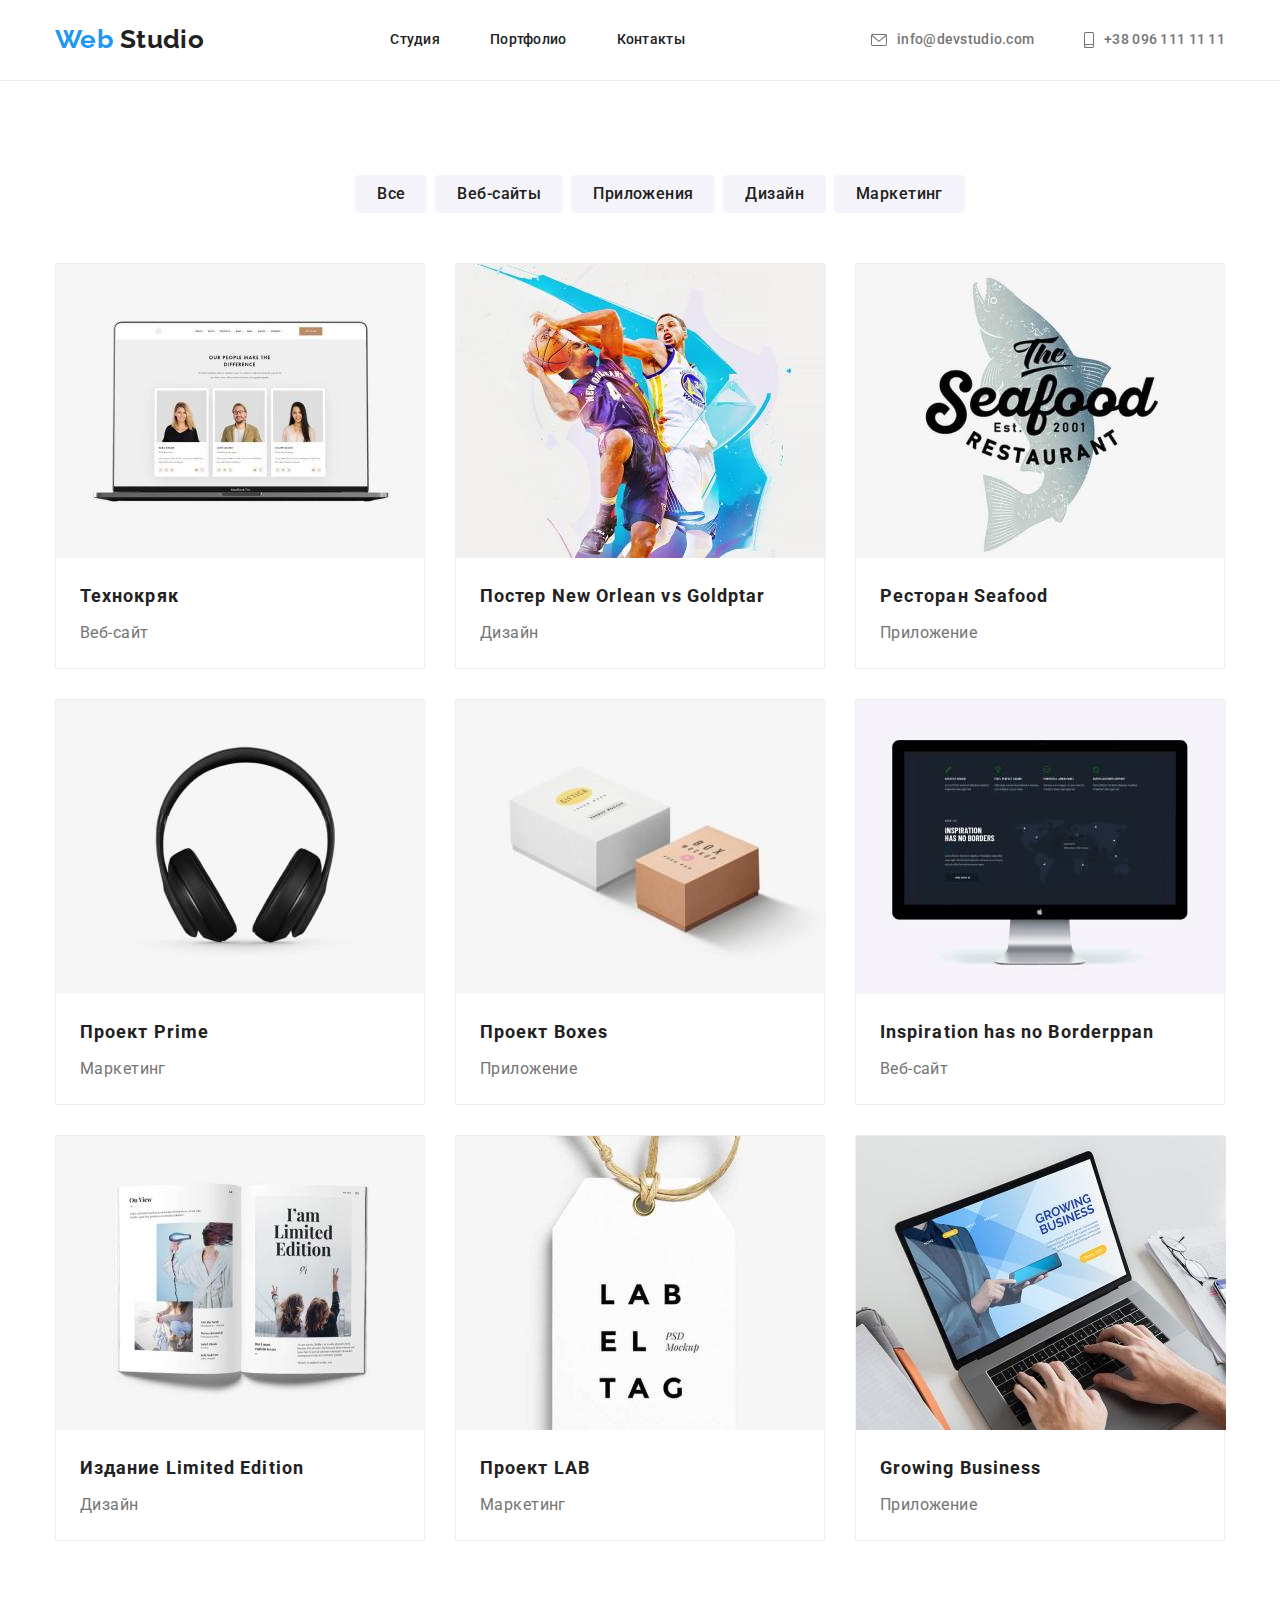
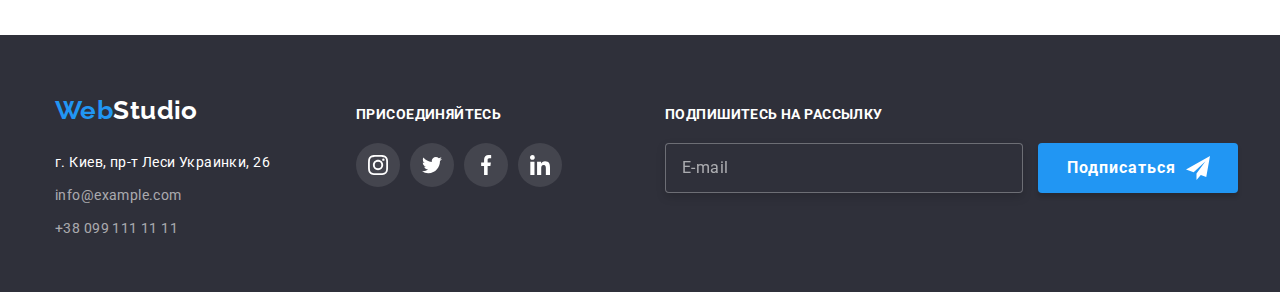
==== commit d30b3869: "+" ====
--- a/portfolio.html
+++ b/portfolio.html
@@ -28,7 +28,9 @@
             <a href="./index.html" class="navigation-header__link">Студия</a>
           </li>
           <li class="navigation-header__item">
-            <a href="./portfolio.html" class="navigation-header__link">Портфолио</a>
+            <a href="./portfolio.html" class="navigation-header__link"
+              >Портфолио</a
+            >
           </li>
           <li class="navigation-header__item">
             <a href="./index.html" class="navigation-header__link">Контакты</a>
@@ -269,27 +271,29 @@
       </section>
     </main>
     <footer class="page-footer">
-      <div class="container footer-type">
+      <div class="container">
         <div class="section-footer">
           <a lang="en" href="./index.html" class="section-footer__logo"
             >Web<span class="section-footer__logo2">Studio</span></a
           >
-          <address class="section-footer__address">
+          <address class="footer-address">
             <ul class="no-padding-margin-footer">
-              <li class="navigation-header__item">
+              <li class="footer-address__item">
                 <a
                   href="https://goo.gl/maps/JHi3sMc7yfitEbeEA"
-                  class="navig-footer-adress"
+                  class="footer-address__map"
                   >г. Киев, пр-т Леси Украинки, 26</a
                 >
               </li>
-              <li class="navigation-header__item">
-                <a href="mailto:info@example.com" class="navig-footer"
+              <li class="footer-address__item">
+                <a
+                  href="mailto:info@example.com"
+                  class="footer-address__contacts"
                   >info@example.com</a
                 >
               </li>
-              <li class="navigation-header__item">
-                <a href="tel:+380991111111" class="navig-footer"
+              <li class="footer-address__item">
+                <a href="tel:+380991111111" class="footer-address__contacts"
                   >+38 099 111 11 11</a
                 >
               </li>
@@ -298,28 +302,28 @@
         </div>
         <div>
           <h2 class="social-text-footer">ПРИСОЕДИНЯЙТЕСЬ</h2>
-          <ul class="social-footer-main">
-            <li class="type-icon-footer">
-              <a href="" class="social-footer-link"
-                ><svg class="social-footer" width="20" height="20">
+          <ul class="footer-social">
+            <li class="footer-social__item">
+              <a href="" class="footer-social__link"
+                ><svg class="footer-social__icon" width="20" height="20">
                   <use href="./images/icons.svg#icon-instagram"></use></svg
               ></a>
             </li>
-            <li class="type-icon-footer">
-              <a href="" class="social-footer-link"
-                ><svg class="social-footer" width="20" height="20">
+            <li class="footer-social__item">
+              <a href="" class="footer-social__link"
+                ><svg class="footer-social__icon" width="20" height="20">
                   <use href="./images/icons.svg#icon-twitter"></use></svg
               ></a>
             </li>
-            <li class="type-icon-footer">
-              <a href="" class="social-footer-link"
-                ><svg class="social-footer" width="20" height="20">
+            <li class="footer-social__item">
+              <a href="" class="footer-social__link"
+                ><svg class="footer-social__icon" width="20" height="20">
                   <use href="./images/icons.svg#icon-facebook"></use></svg
               ></a>
             </li>
-            <li class="type-icon-footer">
-              <a href="" class="social-footer-link"
-                ><svg class="social-footer" width="20" height="20">
+            <li class="footer-social__item">
+              <a href="" class="footer-social__link"
+                ><svg class="footer-social__icon" width="20" height="20">
                   <use href="./images/icons.svg#icon-linkedin"></use></svg
               ></a>
             </li>
@@ -333,11 +337,11 @@
                 type="email"
                 name="footer-email"
                 placeholder="E-mail"
-                class="send-footer"
+                class="send-block__area"
               />
             </label>
-            <button type="submit" class="button-send">
-              Подписаться<svg class="icon-send" width="24" height="24">
+            <button type="submit" class="send-block__button">
+              Подписаться<svg class="send-block__icon" width="24" height="24">
                 <use href="./images/icons.svg#icon-icon-send"></use>
               </svg>
             </button>
--- a/css/main.min.css
+++ b/css/main.min.css
@@ -1,2 +1,2 @@
-:root{--primary-text-color: #212121;--hero-hover: #212121;--primary-background-color: #ffffff;--text-hero-footer: #ffffff;--footer-background-color: #2f303a;--link: #2196f3;--style-footer-logo: #2196f3;--navig-footer: rgba(255, 255, 255, 0.6);--button-portfolio: #f5f4fa;--command-background: #f5f4fa;--section-comand-portfolio-navig-text: #757575;--time-animation: 250ms;--cibic-animation: cubic-bezier(0.4, 0, 0.2, 1)}.container{margin-left:auto;margin-right:auto;width:1200px}.visually-hidden{position:absolute;white-space:nowrap;width:1px;height:1px;overflow:hidden;border:0;padding:0;clip:rect(0 0 0 0);clip-path:inset(50%);margin:-1px}h1,h2,h3,h4,h5,p{margin-top:0;margin-bottom:0}.no-padding{padding-top:0;padding-bottom:0}.no-margin{margin-top:0;margin-bottom:0}ul{list-style:none}a{text-decoration:none}body{background-color:var(--primary-background-color);color:var(--primary-text-color);font-family:"Roboto", sans-serif;font-size:14px;line-height:1.19;letter-spacing:0.03em}.page-header{border-bottom:1px solid #ececec}.page-header .container{display:flex;align-items:center}.navigation-header{display:flex;margin-left:93px;margin-right:auto;padding:0;margin-top:0;margin-bottom:0}.navigation-header .navigation-header__item+.navigation-header__item{margin-left:50px}.navigation-header .navigation-header__link:focus::after,.navigation-header .navigation-header__link:hover::after,.navigation-header .navigation-header__link:active::after{display:block;transform:scalex(1)}.navigation-header .navigation-header__link{display:block;position:relative;margin:0;color:var(--primary-text-color);font-weight:500;line-height:1.14;letter-spacing:0.02em;padding-top:32px;padding-bottom:32px;transition-property:color;transition-duration:var(--time-animation);transition-timing-function:var(--cibic-animation)}.navigation-header .navigation-header__link::after{content:"";position:absolute;display:block;width:100%;height:5px;background-color:var(--link);bottom:0;border-radius:2px;transform:scalex(0);transition-property:transform;transition-duration:var(--time-animation);transition-timing-function:var(--cibic-animation)}.navigation-header .navigation-header__link{display:block;position:relative;margin:0;color:var(--primary-text-color);font-weight:500;line-height:1.14;letter-spacing:0.02em;padding-top:32px;padding-bottom:32px;transition-property:color;transition-duration:var(--time-animation);transition-timing-function:var(--cibic-animation)}.navigation-header__link:hover,.navigation-header__link:focus{color:var(--link)}.header-contacts{display:flex;margin-right:15px;margin-left:auto;padding-left:0;margin-top:0;margin-bottom:0}.header-contacts .header-contacts__item+.header-contacts__item{margin-left:50px}.header-contacts__link{font-weight:500;line-height:1.14;letter-spacing:0.02em;padding-top:32px;padding-bottom:32px;color:var(--section-comand-portfolio-navig-text);transition-property:color;transition-duration:var(--time-animation);transition-timing-function:var(--cibic-animation)}.header-contacts__link:hover,.header-contacts__link:focus{color:var(--link)}.header-contacts .header-contacts__link{display:flex;align-items:center}.header-contacts__mail-icon{width:16px;height:12px;fill:currentColor;margin-right:10px;transition-property:fill;transition-duration:var(--time-animation);transition-timing-function:var(--cibic-animation)}.header-contacts__mail-icon:hover,.header-contacts__mail-icon:focus{fill:var(--link)}.header-contacts__tell-icon{width:10px;height:16px;margin-right:10px;fill:currentColor}.header-contacts__tell-icon:hover,.header-contacts__tell-icon:focus{fill:var(--link)}.logo1{display:inline-block;margin-top:24px;margin-bottom:25px;margin-right:auto;margin-left:15px;color:var(--style-footer-logo);font-family:"Raleway", sans-serif;font-weight:700;font-size:26px;text-decoration:none}.logo2{color:var(--primary-text-color);font-family:"Raleway", sans-serif;font-weight:700;font-size:26px}.section-hero{text-align:center;background-color:var(--footer-background-color)}.section-hero-bg{max-width:1600px;height:600px;margin-left:auto;margin-right:auto;background-image:linear-gradient(to right, rgba(47,48,58,0.4), rgba(47,48,58,0.4)),url(../images/bg.jpg);background-repeat:no-repeat;background-position:center;background-size:cover}.section-hero-text{color:var(--text-hero-footer);padding-top:200px;padding-bottom:30px;font-weight:900;font-size:44px;line-height:1.36;letter-spacing:0.06em;text-transform:uppercase}.button-hero{display:inline-block;font-family:inherit;text-align:center;color:var(--text-hero-footer);background-color:var(--link);width:200px;height:50px;font-weight:700;font-size:16px;line-height:1.88;align-items:center;letter-spacing:0.06em;cursor:pointer;border:none;box-shadow:0px 4px 4px rgba(0,0,0,0.15);border-radius:4px;transition-property:color;transition-duration:var(--time-animation);transition-timing-function:var(--cibic-animation)}.button-hero:hover{color:var(--hero-hover)}.section-text{padding-bottom:10px;font-weight:700;line-height:1.14;text-transform:uppercase}.section-first{display:flex;justify-content:space-between;margin-left:15px;margin-right:15px;padding-left:0}.section-first .navigation-header__item{width:270px}.section{padding-top:94px;padding-bottom:94px}.section,.section-comand,.comand-name,.comand-name,.button-portfolio,.text-portfolio{color:var(--primary-text-color)}.button-portfolio:hover{color:var(--text-hero-footer)}.section-title{color:var(--section-comand-portfolio-navig-text);line-height:1.71}.modalka-bg{position:fixed;top:0;left:0;width:100%;height:100%;background-color:rgba(0,0,0,0.2);opacity:1;transition-property:opacity;transition-duration:250ms;transition-timing-function:var(--cibic-animation);z-index:1}.modalka-bg.is-hidden{opacity:0;pointer-events:none}.modalka-bg.is-hidden .modalka{transform:scale(0.9) translate(-50%, -50%)}.modalka{position:absolute;left:50%;top:50%;transform:scale(0.9) translate(-50%, -50%);width:528px;height:581px;background-color:var(--primary-background-color);box-shadow:0px 1px 3px rgba(0,0,0,0.12),0px 1px 1px rgba(0,0,0,0.14),0px 2px 1px rgba(0,0,0,0.2);border-radius:4px;z-index:2}.icon-close{display:flex;align-items:center;justify-content:center;fill:var(--primary-text-color)}.icon-close:hover,.icon-close:focus{fill:var(--link)}.close-area{display:flex;justify-content:center;align-items:center;width:30px;height:30px;border:1px solid rgba(0,0,0,0.1);border-radius:50%;margin-top:8px;margin-right:8px;margin-left:auto;margin-bottom:auto}.modalka-text{display:block;padding-bottom:12px;font-weight:bold;font-size:20px;line-height:1.15;text-align:center}.modal-input{width:100%;height:40px;padding-left:42px;border:1px solid rgba(33,33,33,0.2);border-radius:4px;transition-property:border-color;transition-duration:var(--time-animation);transition-timing-function:var(--cibic-animation)}.icon-modal{position:absolute;left:12px;top:29px;fill:var(--primary-text-color);transition-property:fill;transition-duration:var(--time-animation);transition-timing-function:var(--cibic-animation)}.area-modalka{display:block;padding:0px 40px 40px 40px}.form-field{position:relative;display:block;padding-bottom:10px;transition-property:border-color}.form-comment{display:block;padding:12px 16px 12px 16px;width:100%;height:120px;border-radius:4px;resize:none}.text-finish{position:absolute;margin-top:20px;font-style:normal;font-weight:normal;font-size:14px;line-height:1.71;letter-spacing:0.03em;color:var(--section-comand-portfolio-navig-text);appearance:none}.text-form-field{display:block;text-align:left;padding-bottom:4px;font-size:12px;line-height:1.16;letter-spacing:0.01em;color:var(--section-comand-portfolio-navig-text)}.form-comment::placeholder{font-family:Roboto;font-style:normal;font-weight:normal;font-size:14px;line-height:1.14;letter-spacing:0.01em;color:rgba(117,117,117,0.5)}textarea:focus{outline:none;border-color:var(--link)}textarea{transform:border-color;transition-duration:var(--text-hero-footer);transition-timing-function:var(--cibic-animation)}.modal-input:focus{outline:none}.modal-input:focus:not(:placeholder-shown){border:1px solid var(--link)}.modal-input:focus:not(:placeholder-shown)+.icon-modal{fill:var(--link)}.agreement-form{display:inline-block;padding-top:20px;font-size:14px;line-height:1.71;letter-spacing:0.03em;color:var(--section-comand-portfolio-navig-text)}.button-modal{margin-top:20px}.close{width:30px;height:30px;left:1025px;top:229px;background:var(--primary-background-color);border:1px solid rgba(0,0,0,0.1);box-sizing:border-box}.icon-list{display:block;width:70px;height:70px;fill:var(--primary-text-color);margin-left:auto;margin-right:auto}.list-section-first{display:block;width:270px;background-color:var(--command-background);padding-top:25px;padding-bottom:25px;margin-bottom:30px;border-radius:4px}.command{background-color:var(--command-background)}.section-comand{font-weight:700;font-size:36px;line-height:1.16;text-align:center;margin-bottom:50px}.list-comand .navigation-header__item{width:270px;height:428px;background-color:var(--primary-background-color);box-shadow:0px 1px 3px rgba(0,0,0,0.12),0px 1px 1px rgba(0,0,0,0.14),0px 2px 1px rgba(0,0,0,0.2);border-radius:0px 0px 4px 4px}.list-comand{display:flex;padding:0;margin-left:15px;margin-right:15px}.list-section-second{margin-left:15px;margin-right:15px}.list-comand .navigation-header__item+.navigation-header__item{margin-left:30px}.section-second{margin-top:94px}.section-second .no-margin{display:flex}.section-second .no-margin .navigation-header__item+.navigation-header__item{margin-left:30px}.section-second>.no-margin{padding-left:0}.comand-name{margin-top:30px;margin-bottom:10px;font-weight:500;font-size:16px;text-align:center}.comand-prof{margin-bottom:16px;font-weight:500;font-size:16px;text-align:center}.comand-prof,.section-portfolio{color:var(--section-comand-portfolio-navig-text)}.social{display:flex;padding-left:0;margin-left:32px;margin-right:32px;margin-bottom:30px;justify-content:space-between;align-items:center}.social-list{display:flex;justify-content:space-between;align-items:center}.social-link{display:flex;height:100%;width:100%;border-radius:50%;justify-content:center;align-items:center;transition-property:background-color;transition-duration:var(--time-animation);transition-timing-function:var(--cibic-animation)}.social-icon{fill:var(--section-comand-portfolio-navig-text);transition-property:fill;transition-duration:var(--time-animation);transition-timing-function:var(--cibic-animation)}.social-box{height:44px;width:44px}.social-box:not(last-child){margin-right:10px}.social-link:hover,.social-link:focus{background-color:var(--link)}.social-link:hover .social-icon,.social-link:focus .social-icon{fill:var(--primary-background-color)}.company{display:flex;justify-content:space-between;padding-left:0;margin-left:15px;margin-right:15px}.company-icon-img{fill:#afb1b8;width:172px;height:92px;border:1px solid #afb1b8;border-radius:4px;padding:16px 32px 16px 32px;transition-property:border-color, fill;transition-duration:var(--time-animation);transition-timing-function:var(--cibic-animation)}.company-icon{display:flex;align-items:center;justify-content:space-evenly}.company-icon-img:hover,.company-icon-img:focus{fill:var(--link);border-color:var(--link)}.list-section-second .navigation-header__item{position:relative;width:370px;height:294px}.second-background{display:flex;justify-content:center;align-items:center;position:absolute;width:100%;height:70px;background-color:rgba(47,48,58,0.8);bottom:0px;right:0;margin:0;font-weight:700;line-height:1.14;text-transform:uppercase;color:var(--primary-background-color)}.page-footer{background-color:var(--footer-background-color)}.page-footer .container{display:flex}.section-footer{padding-bottom:60px;padding-right:70px;margin:0}.section-footer__logo{display:inline-block;margin-top:60px;margin-bottom:25px;margin-right:auto;margin-left:15px;color:var(--style-footer-logo);font-family:"Raleway", sans-serif;font-weight:700;font-size:26px;text-decoration:none}.section-footer__logo2{color:var(--text-hero-footer)}.section-footer__address{display:block;width:231px;height:81px;font-style:normal;margin-right:auto;margin-left:15px}.page-footer .logo1{margin-right:auto;margin-bottom:20px;font-family:Raleway;font-style:normal;font-weight:bold;font-size:26px;color:var(--style-footer-logo)}.address .item+.item{padding-top:9px}.no-padding-margin-footer{margin:0;padding:0}.footer-style .logo1{margin-right:auto;margin-bottom:20px;font-family:Raleway;font-style:normal;font-weight:bold;font-size:26px;color:var(--style-footer-logo)}.navig-footer,.navig-footer-adress{line-height:1.71;transition-property:color;transition-duration:var(--time-animation);transition-timing-function:var(--cibic-animation)}.navig-footer{color:var(--navig-footer)}.navig-footer-adress{color:var(--text-hero-footer)}.navig-footer-adress:hover,.navig-footer:hover{color:var(--link)}.social-text-footer{display:inline-block;font-weight:bold;font-size:14px;margin-top:72px;line-height:1.14;text-transform:uppercase;color:var(--primary-background-color)}.social-footer{fill:var(--primary-background-color)}.type-icon-footer{height:44px;width:44px;background-color:rgba(255,255,255,0.1);border-radius:50%}.social-footer-link:hover,.social-footer-link:focus{background-color:var(--link)}.social-footer-main{display:flex;padding-left:0;margin-left:0;margin-right:auto;margin-top:20px;margin-bottom:100px;justify-content:space-between;align-items:center}.social-footer-link{display:flex;height:100%;width:100%;justify-content:center;align-items:center;border-radius:50%;transition-property:background-color;transition-duration:250ms;transition-timing-function:var(--cibic-animation)}.type-icon-footer:not(last-child){margin-right:10px}.button-portfolio{display:inline-block;background-color:var(--button-portfolio);font-weight:500;font-size:16px;line-height:1.6;text-align:center;letter-spacing:inherit;font-family:"Roboto", sans-serif;border-radius:4px;border:none;cursor:pointer;padding:6px 22px 6px 22px;transition-property:background-color, box-shadow, color;transition-duration:var(--time-animation);transition-timing-function:var(--cibic-animation)}.button-portfolio:hover,.button-portfolio:focus{background-color:var(--link);box-shadow:0px 4px 4px rgba(0,0,0,0.25);color:var(--primary-background-color);color:var(--primary-background-color)}.text-portfolio{font-weight:700;font-size:18px;line-height:2;letter-spacing:0.06em;margin-bottom:4px}.section-portfolio{font-size:16px;line-height:1.88}.address{display:block;width:231px;height:81px;font-style:normal;margin-right:auto;margin-left:15px}.address .navigation-header__item+.navigation-header__item{padding-top:9px}.logo2-footer{color:var(--text-hero-footer)}.no-padding-margin-footer{margin:0;padding:0}.section-footer{padding-bottom:60px;padding-right:70px;margin:0}.footer-style .logo1{margin-right:auto;margin-bottom:20px;font-family:Raleway;font-style:normal;font-weight:bold;font-size:26px;color:var(--style-footer-logo)}.container{margin-left:auto;margin-right:auto;width:1200px}.portfolio-picture{display:flex;flex-wrap:wrap;text-align:left;padding-left:15px;padding-right:15px}.portfolio-picture .item-flex{position:relative;width:calc((100% - 60px) / 3);margin-right:30px;margin-bottom:30px;display:block;border:1px solid #eeeeee;transition-property:box-shadow;transition-duration:var(--time-animation);transition-timing-function:var(--cibic-animation)}.card-list{display:block;position:relative;width:370px;height:294px;overflow:hidden}.card-bg{display:block;position:absolute;font-weight:400;font-size:18px;line-height:1.56;color:var(--primary-background-color);top:0;left:0;right:0;width:370px;height:294px;padding:63px 24px 63px 24px;background-color:rgba(33,150,243,0.9);transform:translateY(100%);transition-property:transform;transition-duration:var(--time-animation);transition-timing-function:var(--cibic-animation)}.portfolio-picture .item-flex:hover{box-shadow:0px 4px 4px rgba(0,0,0,0.25)}.portfolio-picture .item-flex:focus .card-bg,.portfolio-picture .item-flex:hover .card-bg{transform:translateY(0)}.item-flex-text{display:block;padding-left:24px;padding-top:20px;padding-bottom:20px;padding-right:24px;text-align:left}.portfolio-picture .item-flex:nth-child(3n){margin-right:0}.portfolio-picture .item-flex:nth-last-child(-n+3){margin-bottom:0}.portfolio-button{display:flex;justify-content:center;padding-bottom:50px}.portfolio-button .navigation-header__item+.navigation-header__item{margin-left:8px}.icon-send{fill:var(--primary-background-color);margin-left:10px;transition-property:fill;transition-duration:var(--time-animation);transition-timing-function:var(--cibic-animation)}.send-block{display:inline-block;margin-top:20px}.send-footer{display:inline-flex;padding-left:16px;width:358px;height:50px;border:1px solid rgba(255,255,255,0.3);filter:drop-shadow(0px 4px 4px rgba(0,0,0,0.15));color:var(--primary-background-color);border-radius:4px;background-color:var(--footer-background-color)}.send-footer::placeholder{display:block;font-size:16px;line-height:1.25;display:flex;align-items:center;letter-spacing:0.03em;color:rgba(255,255,255,0.6)}.button-send{display:inline-flex;justify-content:center;align-content:center;margin-left:12px;font-family:inherit;color:var(--text-hero-footer);background-color:var(--link);width:200px;height:50px;font-weight:700;font-size:16px;line-height:1.88;align-items:center;letter-spacing:0.06em;cursor:pointer;border:none;box-shadow:0px 4px 4px rgba(0,0,0,0.15);border-radius:4px;transition-property:color;transition-duration:var(--time-animation);transition-timing-function:var(--cibic-animation)}.button-send:hover{color:var(--hero-hover)}.button-send:hover .icon-send{fill:var(--hero-hover)}.send-container{padding-left:93px}.icon-chek{position:absolute;display:inline-flex;align-items:center;justify-content:center;left:0px;border:3px solid black;border-radius:2px;top:4.5px;width:16px;height:15px;margin-top:20px}.text-finish:checked+.icon-chek{top:4.5px;width:16px;height:15px;background-color:var(--link);border-radius:4px;border-color:var(--link)}
+:root{--primary-text-color: #212121;--hero-hover: #212121;--primary-background-color: #ffffff;--text-hero-footer: #ffffff;--footer-background-color: #2f303a;--link: #2196f3;--style-footer-logo: #2196f3;--navig-footer: rgba(255, 255, 255, 0.6);--button-portfolio: #f5f4fa;--command-background: #f5f4fa;--section-comand-portfolio-navig-text: #757575;--time-animation: 250ms;--cibic-animation: cubic-bezier(0.4, 0, 0.2, 1)}.container{margin-left:auto;margin-right:auto;width:1200px}.visually-hidden{position:absolute;white-space:nowrap;width:1px;height:1px;overflow:hidden;border:0;padding:0;clip:rect(0 0 0 0);clip-path:inset(50%);margin:-1px}h1,h2,h3,h4,h5,p{margin-top:0;margin-bottom:0}.no-padding{padding-top:0;padding-bottom:0}.no-margin{margin-top:0;margin-bottom:0}ul{list-style:none}a{text-decoration:none}body{background-color:var(--primary-background-color);color:var(--primary-text-color);font-family:"Roboto", sans-serif;font-size:14px;line-height:1.19;letter-spacing:0.03em}.page-header{border-bottom:1px solid #ececec}.page-header .container{display:flex;align-items:center}.navigation-header{display:flex;margin-left:93px;margin-right:auto;padding:0;margin-top:0;margin-bottom:0}.navigation-header .navigation-header__item+.navigation-header__item{margin-left:50px}.navigation-header .navigation-header__link:focus::after,.navigation-header .navigation-header__link:hover::after,.navigation-header .navigation-header__link:active::after{display:block;transform:scalex(1)}.navigation-header .navigation-header__link{display:block;position:relative;margin:0;color:var(--primary-text-color);font-weight:500;line-height:1.14;letter-spacing:0.02em;padding-top:32px;padding-bottom:32px;transition-property:color;transition-duration:var(--time-animation);transition-timing-function:var(--cibic-animation)}.navigation-header .navigation-header__link::after{content:"";position:absolute;display:block;width:100%;height:5px;background-color:var(--link);bottom:0;border-radius:2px;transform:scalex(0);transition-property:transform;transition-duration:var(--time-animation);transition-timing-function:var(--cibic-animation)}.navigation-header .navigation-header__link{display:block;position:relative;margin:0;color:var(--primary-text-color);font-weight:500;line-height:1.14;letter-spacing:0.02em;padding-top:32px;padding-bottom:32px;transition-property:color;transition-duration:var(--time-animation);transition-timing-function:var(--cibic-animation)}.navigation-header__link:hover,.navigation-header__link:focus{color:var(--link)}.header-contacts{display:flex;margin-right:15px;margin-left:auto;padding-left:0;margin-top:0;margin-bottom:0}.header-contacts .header-contacts__item+.header-contacts__item{margin-left:50px}.header-contacts__link{font-weight:500;line-height:1.14;letter-spacing:0.02em;padding-top:32px;padding-bottom:32px;color:var(--section-comand-portfolio-navig-text);transition-property:color;transition-duration:var(--time-animation);transition-timing-function:var(--cibic-animation)}.header-contacts__link:hover,.header-contacts__link:focus{color:var(--link)}.header-contacts .header-contacts__link{display:flex;align-items:center}.header-contacts__mail-icon{width:16px;height:12px;fill:currentColor;margin-right:10px;transition-property:fill;transition-duration:var(--time-animation);transition-timing-function:var(--cibic-animation)}.header-contacts__mail-icon:hover,.header-contacts__mail-icon:focus{fill:var(--link)}.header-contacts__tell-icon{width:10px;height:16px;margin-right:10px;fill:currentColor}.header-contacts__tell-icon:hover,.header-contacts__tell-icon:focus{fill:var(--link)}.logo1{display:inline-block;margin-top:24px;margin-bottom:25px;margin-right:auto;margin-left:15px;color:var(--style-footer-logo);font-family:"Raleway", sans-serif;font-weight:700;font-size:26px;text-decoration:none}.logo2{color:var(--primary-text-color);font-family:"Raleway", sans-serif;font-weight:700;font-size:26px}.section-hero{text-align:center;background-color:var(--footer-background-color)}.section-hero__area{max-width:1600px;height:600px;margin-left:auto;margin-right:auto;background-image:linear-gradient(to right, rgba(47,48,58,0.4), rgba(47,48,58,0.4)),url(../images/bg.jpg);background-repeat:no-repeat;background-position:center;background-size:cover}.section-hero__text{color:var(--text-hero-footer);padding-top:200px;padding-bottom:30px;font-weight:900;font-size:44px;line-height:1.36;letter-spacing:0.06em;text-transform:uppercase}.section-hero__button{display:inline-block;font-family:inherit;text-align:center;color:var(--text-hero-footer);background-color:var(--link);width:200px;height:50px;font-weight:700;font-size:16px;line-height:1.88;align-items:center;letter-spacing:0.06em;cursor:pointer;border:none;box-shadow:0px 4px 4px rgba(0,0,0,0.15);border-radius:4px;transition-property:color;transition-duration:var(--time-animation);transition-timing-function:var(--cibic-animation)}.section-hero__button:hover{color:var(--hero-hover)}.page-modalka{position:fixed;top:0;left:0;width:100%;height:100%;background-color:rgba(0,0,0,0.2);opacity:1;transition-property:opacity;transition-duration:250ms;transition-timing-function:var(--cibic-animation);z-index:1}.page-modalka.is-hidden{opacity:0;pointer-events:none}.modalka-windows{position:absolute;left:50%;top:50%;transform:scale(0.9) translate(-50%, -50%);width:528px;height:581px;background-color:var(--primary-background-color);box-shadow:0px 1px 3px rgba(0,0,0,0.12),0px 1px 1px rgba(0,0,0,0.14),0px 2px 1px rgba(0,0,0,0.2);border-radius:4px;z-index:2}.page-modalka.is-hidden .modalka-windows{transform:scale(0.9) translate(-50%, -50%)}.modalka-windows__close{display:flex;justify-content:center;align-items:center;width:30px;height:30px;border:1px solid rgba(0,0,0,0.1);border-radius:50%;margin-top:8px;margin-right:8px;margin-left:auto;margin-bottom:auto}.modalka-windows__icon{display:flex;align-items:center;justify-content:center;fill:var(--primary-text-color)}.modalka-windows__icon:hover,.modalka-windows__icon:focus{fill:var(--link)}.modalka-info{display:block;padding:0px 40px 40px 40px}.modalka-info__text{display:block;padding-bottom:12px;font-weight:bold;font-size:20px;line-height:1.15;text-align:center}.modalka-info__form{position:relative;display:block;padding-bottom:10px;transition-property:border-color}.modalka-info__name{display:block;text-align:left;padding-bottom:4px;font-size:12px;line-height:1.16;letter-spacing:0.01em;color:var(--section-comand-portfolio-navig-text)}.modalka-info__comment{display:block;padding:12px 16px 12px 16px;width:100%;height:120px;border-radius:4px;resize:none}.modalka-info__comment::placeholder{font-family:Roboto;font-style:normal;font-weight:normal;font-size:14px;line-height:1.14;letter-spacing:0.01em;color:rgba(117,117,117,0.5)}.modalka-info__input{width:100%;height:40px;padding-left:42px;border:1px solid rgba(33,33,33,0.2);border-radius:4px;transition-property:border-color;transition-duration:var(--time-animation);transition-timing-function:var(--cibic-animation)}.modalka-info__input:focus{outline:none}.modalka-info__input:focus:not(:placeholder-shown){border:1px solid var(--link)}.modalka-info__icon{position:absolute;left:12px;top:29px;fill:var(--primary-text-color);transition-property:fill;transition-duration:var(--time-animation);transition-timing-function:var(--cibic-animation)}.modalka-info__input:focus:not(:placeholder-shown)+.modalka-info__icon{fill:var(--link)}.modalka-info__conditions{position:absolute;margin-top:20px;font-style:normal;font-weight:normal;font-size:14px;line-height:1.71;letter-spacing:0.03em;color:var(--section-comand-portfolio-navig-text);appearance:none}.modalka-info__chek{position:absolute;display:inline-flex;align-items:center;justify-content:center;left:0px;border:3px solid black;border-radius:2px;top:4.5px;width:16px;height:15px;margin-top:20px}.modalka-info__conditions:checked+.modalka-info__chek{top:4.5px;width:16px;height:15px;background-color:var(--link);border-radius:4px;border-color:var(--link)}.modalka-info__agreement{display:inline-block;padding-top:20px;font-size:14px;line-height:1.71;letter-spacing:0.03em;color:var(--section-comand-portfolio-navig-text)}.modalka-info__download:hover{border-bottom:0.5px solid var(--link)}.modalka-info__button{margin-top:20px;display:inline-block;font-family:inherit;text-align:center;color:var(--text-hero-footer);background-color:var(--link);width:200px;height:50px;font-weight:700;font-size:16px;line-height:1.88;align-items:center;letter-spacing:0.06em;cursor:pointer;border:none;box-shadow:0px 4px 4px rgba(0,0,0,0.15);border-radius:4px;transition-property:color;transition-duration:var(--time-animation);transition-timing-function:var(--cibic-animation)}.modalka-info__button:hover{color:var(--hero-hover)}textarea{transform:border-color;transition-duration:var(--text-hero-footer);transition-timing-function:var(--cibic-animation)}textarea:focus{outline:none;border-color:var(--link)}.icon-list{display:block;width:70px;height:70px;fill:var(--primary-text-color);margin-left:auto;margin-right:auto}.list-section-first{display:block;width:270px;background-color:var(--command-background);padding-top:25px;padding-bottom:25px;margin-bottom:30px;border-radius:4px}.section-text{padding-bottom:10px;font-weight:700;line-height:1.14;text-transform:uppercase}.section-first{display:flex;justify-content:space-between;margin-left:15px;margin-right:15px;padding-left:0}.section-first .navigation-header__item{width:270px}.section{padding-top:94px;padding-bottom:94px}.section,.section-comand,.comand-name,.comand-name,.button-portfolio,.text-portfolio{color:var(--primary-text-color)}.section-title{color:var(--section-comand-portfolio-navig-text);line-height:1.71}.command{background-color:var(--command-background)}.section-comand{font-weight:700;font-size:36px;line-height:1.16;text-align:center;margin-bottom:50px}.section,.section-comand,.comand-name,.comand-name,.button-portfolio,.text-portfolio{color:var(--primary-text-color)}.list-comand .navigation-header__item{width:270px;height:428px;background-color:var(--primary-background-color);box-shadow:0px 1px 3px rgba(0,0,0,0.12),0px 1px 1px rgba(0,0,0,0.14),0px 2px 1px rgba(0,0,0,0.2);border-radius:0px 0px 4px 4px}.list-comand{display:flex;padding:0;margin-left:15px;margin-right:15px}.list-section-second{margin-left:15px;margin-right:15px}.list-comand .navigation-header__item+.navigation-header__item{margin-left:30px}.section-second{margin-top:94px}.section-second .no-margin{display:flex}.section-second .no-margin .navigation-header__item+.navigation-header__item{margin-left:30px}.section-second>.no-margin{padding-left:0}.comand-name{margin-top:30px;margin-bottom:10px;font-weight:500;font-size:16px;text-align:center}.comand-prof{margin-bottom:16px;font-weight:500;font-size:16px;text-align:center}.comand-prof,.section-portfolio{color:var(--section-comand-portfolio-navig-text)}.social{display:flex;padding-left:0;margin-left:32px;margin-right:32px;margin-bottom:30px;justify-content:space-between;align-items:center}.social-list{display:flex;justify-content:space-between;align-items:center}.social-link{display:flex;height:100%;width:100%;border-radius:50%;justify-content:center;align-items:center;transition-property:background-color;transition-duration:var(--time-animation);transition-timing-function:var(--cibic-animation)}.social-icon{fill:var(--section-comand-portfolio-navig-text);transition-property:fill;transition-duration:var(--time-animation);transition-timing-function:var(--cibic-animation)}.social-box{height:44px;width:44px}.social-box:not(last-child){margin-right:10px}.social-link:hover,.social-link:focus{background-color:var(--link)}.social-link:hover .social-icon,.social-link:focus .social-icon{fill:var(--primary-background-color)}.company{display:flex;justify-content:space-between;padding-left:0;margin-left:15px;margin-right:15px}.company-icon-img{fill:#afb1b8;width:172px;height:92px;border:1px solid #afb1b8;border-radius:4px;padding:16px 32px 16px 32px;transition-property:border-color, fill;transition-duration:var(--time-animation);transition-timing-function:var(--cibic-animation)}.company-icon{display:flex;align-items:center;justify-content:space-evenly}.company-icon-img:hover,.company-icon-img:focus{fill:var(--link);border-color:var(--link)}.list-section-second .navigation-header__item{position:relative;width:370px;height:294px}.second-background{display:flex;justify-content:center;align-items:center;position:absolute;width:100%;height:70px;background-color:rgba(47,48,58,0.8);bottom:0px;right:0;margin:0;font-weight:700;line-height:1.14;text-transform:uppercase;color:var(--primary-background-color)}.page-footer{background-color:var(--footer-background-color)}.page-footer .container{display:flex}.section-footer{padding-bottom:60px;padding-right:70px;margin:0}.section-footer__logo{display:inline-block;margin-top:60px;margin-bottom:25px;margin-right:auto;margin-left:15px;color:var(--style-footer-logo);font-family:"Raleway", sans-serif;font-weight:700;font-size:26px;text-decoration:none}.section-footer__logo2{color:var(--text-hero-footer)}.footer-address{display:block;width:231px;height:81px;font-style:normal;margin-right:auto;margin-left:15px}.footer-address--no-padding-margin{margin:0;padding:0}.footer-address__item+.footer-address__item{padding-top:9px}.footer-address__map{line-height:1.71;color:var(--text-hero-footer);transition-property:color;transition-duration:var(--time-animation);transition-timing-function:var(--cibic-animation)}.footer-address__map:hover,.footer-address__map:focus{color:var(--link)}.footer-address__contacts{color:var(--navig-footer);line-height:1.71;transition-property:color;transition-duration:var(--time-animation);transition-timing-function:var(--cibic-animation)}.footer-address__contacts:hover,.footer-address__contacts:focus{color:var(--link)}.social-text-footer{display:inline-block;font-weight:bold;font-size:14px;margin-top:72px;line-height:1.14;text-transform:uppercase;color:var(--primary-background-color)}.footer-social{display:flex;padding-left:0;margin-left:0;margin-right:auto;margin-top:20px;margin-bottom:100px;justify-content:space-between;align-items:center}.footer-social__item{height:44px;width:44px;background-color:rgba(255,255,255,0.1);border-radius:50%}.footer-social__item:not(last-child){margin-right:10px}.footer-social__link{display:flex;height:100%;width:100%;justify-content:center;align-items:center;border-radius:50%;transition-property:background-color;transition-duration:250ms;transition-timing-function:var(--cibic-animation)}.footer-social__link:hover,.footer-social__link:focus{background-color:var(--link)}.footer-social__icon{fill:var(--primary-background-color)}.page-footer .logo1{margin-right:auto;margin-bottom:20px;font-family:Raleway;font-style:normal;font-weight:bold;font-size:26px;color:var(--style-footer-logo)}.button-portfolio{display:inline-block;background-color:var(--button-portfolio);font-weight:500;font-size:16px;line-height:1.6;text-align:center;letter-spacing:inherit;font-family:"Roboto", sans-serif;border-radius:4px;border:none;cursor:pointer;padding:6px 22px 6px 22px;transition-property:background-color, box-shadow, color;transition-duration:var(--time-animation);transition-timing-function:var(--cibic-animation)}.button-portfolio:hover,.button-portfolio:focus{background-color:var(--link);box-shadow:0px 4px 4px rgba(0,0,0,0.25);color:var(--primary-background-color);color:var(--primary-background-color)}.button-portfolio:hover{color:var(--text-hero-footer)}.text-portfolio{font-weight:700;font-size:18px;line-height:2;letter-spacing:0.06em;margin-bottom:4px}.section-portfolio{font-size:16px;line-height:1.88}.address{display:block;width:231px;height:81px;font-style:normal;margin-right:auto;margin-left:15px}.address .navigation-header__item+.navigation-header__item{padding-top:9px}.logo2-footer{color:var(--text-hero-footer)}.no-padding-margin-footer{margin:0;padding:0}.section-footer{padding-bottom:60px;padding-right:70px;margin:0}.footer-style .logo1{margin-right:auto;margin-bottom:20px;font-family:Raleway;font-style:normal;font-weight:bold;font-size:26px;color:var(--style-footer-logo)}.container{margin-left:auto;margin-right:auto;width:1200px}.portfolio-picture{display:flex;flex-wrap:wrap;text-align:left;padding-left:15px;padding-right:15px}.portfolio-picture .item-flex{position:relative;width:calc((100% - 60px) / 3);margin-right:30px;margin-bottom:30px;display:block;border:1px solid #eeeeee;transition-property:box-shadow;transition-duration:var(--time-animation);transition-timing-function:var(--cibic-animation)}.card-list{display:block;position:relative;width:370px;height:294px;overflow:hidden}.card-bg{display:block;position:absolute;font-weight:400;font-size:18px;line-height:1.56;color:var(--primary-background-color);top:0;left:0;right:0;width:370px;height:294px;padding:63px 24px 63px 24px;background-color:rgba(33,150,243,0.9);transform:translateY(100%);transition-property:transform;transition-duration:var(--time-animation);transition-timing-function:var(--cibic-animation)}.portfolio-picture .item-flex:hover{box-shadow:0px 4px 4px rgba(0,0,0,0.25)}.portfolio-picture .item-flex:focus .card-bg,.portfolio-picture .item-flex:hover .card-bg{transform:translateY(0)}.item-flex-text{display:block;padding-left:24px;padding-top:20px;padding-bottom:20px;padding-right:24px;text-align:left}.portfolio-picture .item-flex:nth-child(3n){margin-right:0}.portfolio-picture .item-flex:nth-last-child(-n+3){margin-bottom:0}.portfolio-button{display:flex;justify-content:center;padding-bottom:50px}.portfolio-button .navigation-header__item+.navigation-header__item{margin-left:8px}.send-container{padding-left:93px}.send-block{display:inline-block;margin-top:20px}.send-block__area{display:inline-flex;padding-left:16px;width:358px;height:50px;border:1px solid rgba(255,255,255,0.3);filter:drop-shadow(0px 4px 4px rgba(0,0,0,0.15));color:var(--primary-background-color);border-radius:4px;background-color:var(--footer-background-color)}.send-block__area::placeholder{display:block;font-size:16px;line-height:1.25;display:flex;align-items:center;letter-spacing:0.03em;color:rgba(255,255,255,0.6)}.send-block__icon{fill:var(--primary-background-color);margin-left:10px;transition-property:fill;transition-duration:var(--time-animation);transition-timing-function:var(--cibic-animation)}.send-block__button:hover .send-block__icon{fill:var(--hero-hover)}.send-block__button{display:inline-flex;justify-content:center;align-content:center;margin-left:12px;font-family:inherit;color:var(--text-hero-footer);background-color:var(--link);width:200px;height:50px;font-weight:700;font-size:16px;line-height:1.88;align-items:center;letter-spacing:0.06em;cursor:pointer;border:none;box-shadow:0px 4px 4px rgba(0,0,0,0.15);border-radius:4px;transition-property:color;transition-duration:var(--time-animation);transition-timing-function:var(--cibic-animation)}.send-block__button:hover{color:var(--hero-hover)}
 /*# sourceMappingURL=main.min.css.map */